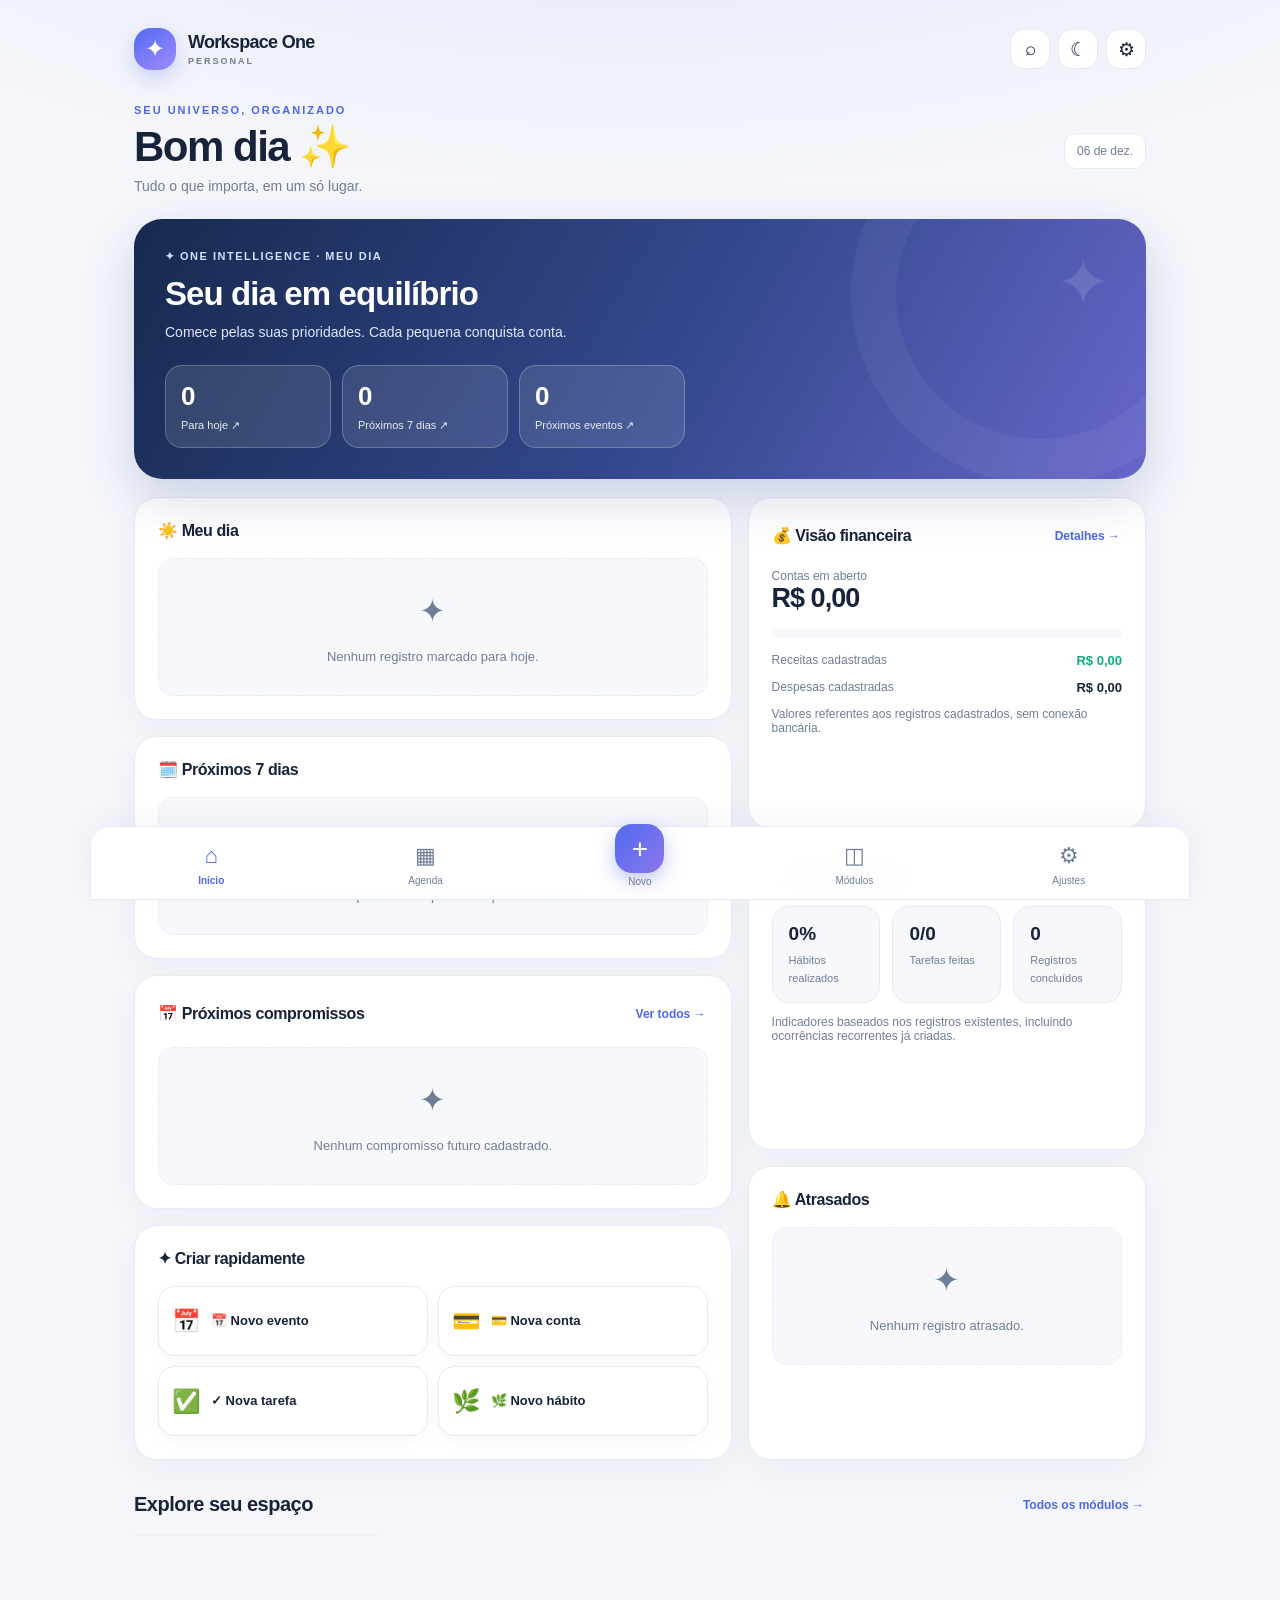
==== index.html @ 3ab1e0fe "Add files via upload" ====
<!doctype html><html lang="pt-BR"><head><meta charset="utf-8"><meta name="viewport" content="width=device-width,initial-scale=1,viewport-fit=cover"><meta name="theme-color" content="#101a30"><meta name="apple-mobile-web-app-capable" content="yes"><meta name="apple-mobile-web-app-status-bar-style" content="default"><meta name="apple-mobile-web-app-title" content="One Personal"><meta name="description" content="Seu universo pessoal em equilíbrio. Agenda, finanças, hábitos e muito mais."><link rel="manifest" href="manifest.webmanifest"><link rel="icon" href="icon.svg" type="image/svg+xml"><title>Workspace One · Personal</title><style>
:root{font-family:Inter,-apple-system,BlinkMacSystemFont,"Segoe UI",sans-serif;color-scheme:light;--bg:#f5f7fc;--surface:#fff;--surface2:#f0f3f9;--text:#17233a;--muted:#8190a5;--border:#e8edf5;--primary:#4d67e8;--primary2:#7b6df0;--green:#0eaa83;--red:#e76072;--shadow:0 12px 40px rgba(35,53,96,.055)}body.dark{color-scheme:dark;--bg:#0d1424;--surface:#172237;--surface2:#202d45;--text:#f4f6fc;--muted:#9caac0;--border:#2c3b55;--primary:#8494ff;--primary2:#ad95ff;--green:#4dd7b0;--red:#ff8795;--shadow:0 12px 40px rgba(0,0,0,.15)}*{box-sizing:border-box}body{margin:0;background:var(--bg);color:var(--text)}button,input,select,textarea{font:inherit}button{cursor:pointer}button:focus-visible,input:focus-visible,select:focus-visible,textarea:focus-visible{outline:3px solid var(--primary);outline-offset:2px}button{border:0}.app{max-width:1100px;margin:auto;min-height:100dvh;padding:28px 24px 116px}.top{display:flex;align-items:center;justify-content:space-between;gap:12px;margin-bottom:28px}.brand{display:flex;align-items:center;gap:12px}.brand-mark{height:42px;width:42px;border-radius:15px;background:linear-gradient(145deg,#4f6bef,#a18bff);display:grid;place-items:center;color:white;font-size:24px;box-shadow:0 7px 20px #596be940}.brand strong{font-size:17px;letter-spacing:-.7px}.brand small{display:block;letter-spacing:2px;font-size:9px;color:var(--muted);font-weight:800;margin-top:3px}.top-actions{display:flex;gap:8px}.icon-btn{height:40px;width:40px;border-radius:14px;background:var(--surface);color:var(--text);border:1px solid var(--border);font-size:19px}.heading{display:flex;align-items:end;justify-content:space-between;gap:12px;margin-bottom:20px}.eyebrow{font-size:11px;font-weight:800;color:var(--primary);letter-spacing:2px;text-transform:uppercase}.heading h1{font-size:clamp(29px,4vw,42px);letter-spacing:-1.7px;margin:7px 0 6px;line-height:1.12}.sub{font-size:14px;color:var(--muted);margin:0;line-height:1.5}.date-chip{font-size:12px;color:var(--muted);background:var(--surface);border:1px solid var(--border);padding:10px 12px;border-radius:12px;white-space:nowrap}.hero{background:linear-gradient(125deg,#182c58,#374a9c 70%,#6c68d2);color:#fff;border-radius:25px;padding:27px;position:relative;overflow:hidden;box-shadow:0 16px 40px #304ab027}.hero:before{content:"";position:absolute;right:-70px;top:-100px;width:290px;height:290px;border-radius:50%;border:55px solid #ffffff0c}.hero:after{content:"✦";position:absolute;right:36px;top:26px;font-size:65px;color:#ffffff20}.hero .tag{font-size:11px;font-weight:800;letter-spacing:1.5px;color:#d4dfff}.hero h2{font-size:28px;letter-spacing:-.9px;margin:12px 0 8px}.hero p{max-width:550px;color:#e0e7ff;font-size:14px;line-height:1.6;margin:0 0 21px}.hero-stats{display:grid;grid-template-columns:repeat(3,1fr);gap:9px;max-width:480px}.hero-stat{padding:13px;background:#ffffff19;border:1px solid #ffffff20;border-radius:15px}.hero-stat b{display:block;font-size:24px}.hero-stat span{font-size:11px;color:#d8e0fa}.dashboard{display:grid;grid-template-columns:1.5fr 1fr;gap:18px;margin-top:20px}.stack{display:grid;gap:18px}.card{background:var(--surface);border:1px solid var(--border);border-radius:22px;padding:21px;box-shadow:var(--shadow);min-width:0}.card-head{display:flex;justify-content:space-between;align-items:center;gap:10px;margin-bottom:16px}.card h3{font-size:16px;letter-spacing:-.4px;margin:0}.link{background:none;color:var(--primary);font-size:12px;font-weight:800}.row{display:flex;align-items:center;gap:12px}.row.between{justify-content:space-between}.list{display:grid;gap:10px}.item{display:flex;align-items:center;gap:12px;padding:11px;background:var(--surface2);border-radius:14px;min-width:0}.item-icon{height:39px;width:39px;display:grid;place-items:center;background:var(--surface);border-radius:12px;flex:none;font-size:18px}.item-body{flex:1;min-width:0}.item-title{font-size:13px;font-weight:750;white-space:nowrap;overflow:hidden;text-overflow:ellipsis}.item-meta{font-size:11px;color:var(--muted);margin-top:4px}.item.done .item-title{text-decoration:line-through;opacity:.55}.mini-action{background:var(--surface);border:1px solid var(--border);border-radius:9px;padding:7px 9px;color:var(--muted);font-size:12px}.empty{text-align:center;padding:27px 15px;color:var(--muted);font-size:13px;line-height:1.6}.empty .symbol{display:block;font-size:32px;margin-bottom:10px}.quick-grid{display:grid;grid-template-columns:repeat(2,1fr);gap:10px}.quick{display:flex;align-items:center;gap:10px;text-align:left;background:var(--surface2);padding:15px 12px;border-radius:14px;color:var(--text);font-size:13px;font-weight:750}.quick span:first-child{font-size:23px}.finance-n{font-size:27px;font-weight:850;letter-spacing:-1px}.progress{height:9px;border-radius:20px;background:var(--surface2);overflow:hidden}.progress>div{height:100%;border-radius:20px;background:linear-gradient(90deg,var(--primary),var(--primary2))}.muted{color:var(--muted);font-size:12px}.section{margin-top:24px}.section-head{display:flex;align-items:center;justify-content:space-between;margin-bottom:14px}.section-head h2{margin:0;font-size:18px;letter-spacing:-.5px}.modules{display:grid;grid-template-columns:repeat(4,1fr);gap:12px}.module{background:var(--surface);border:1px solid var(--border);border-radius:19px;padding:19px 14px;text-align:left;color:var(--text);box-shadow:var(--shadow);transition:transform .15s}.module:active,.quick:active{transform:scale(.98)}.module .emoji{font-size:25px;display:block;margin-bottom:14px}.module b{font-size:13px}.module small{display:block;color:var(--muted);font-size:11px;margin-top:6px}.bottom{position:fixed;bottom:0;left:0;right:0;z-index:10;background:color-mix(in srgb,var(--surface) 94%,transparent);backdrop-filter:blur(15px);border-top:1px solid var(--border);padding:10px max(15px,env(safe-area-inset-left)) calc(9px + env(safe-area-inset-bottom));display:flex;justify-content:space-around;gap:4px;max-width:1100px;margin:auto}.nav{display:grid;place-items:center;gap:3px;min-width:56px;background:none;color:var(--muted);font-size:10px;padding:3px}.nav .glyph{font-size:21px}.nav.active{color:var(--primary);font-weight:800}.nav.add .glyph{background:linear-gradient(130deg,#506bed,#8c76ed);color:white;width:45px;height:45px;border-radius:15px;display:grid;place-items:center;font-size:28px;box-shadow:0 6px 18px #5869e74a;margin-top:-18px}.primary{background:linear-gradient(125deg,#5269ed,#8172e9);color:white;border-radius:13px;padding:12px 17px;font-size:13px;font-weight:800}.secondary{background:var(--surface2);color:var(--text);border:1px solid var(--border);border-radius:13px;padding:12px 15px;font-size:13px;font-weight:700}.danger{color:var(--red)}.toolbar{display:flex;gap:8px;flex-wrap:wrap;margin:16px 0}.pill{background:var(--surface);color:var(--muted);border:1px solid var(--border);padding:9px 13px;border-radius:30px;font-size:12px}.pill.selected{background:var(--primary);border-color:var(--primary);color:white}.calendar{display:grid;grid-template-columns:repeat(7,1fr);gap:5px}.cal-day{min-height:58px;border-radius:11px;background:var(--surface2);color:var(--text);padding:7px 3px;font-size:12px}.cal-day.today{outline:2px solid var(--primary)}.cal-day.selected{background:var(--primary);color:white}.cal-day .dot{display:block;width:5px;height:5px;border-radius:50%;background:#eea44f;margin:7px auto 0}.cal-label{text-align:center;color:var(--muted);font-size:11px;padding:7px}.fields{display:grid;grid-template-columns:1fr 1fr;gap:13px}.field{display:grid;gap:7px}.field[hidden]{display:none!important}.field.full{grid-column:1/-1}.field label{font-size:12px;font-weight:750}.field input,.field select,.field textarea{width:100%;border:1px solid var(--border);background:var(--surface2);color:var(--text);border-radius:12px;padding:13px;font-size:16px;min-width:0}.field textarea{min-height:90px;resize:vertical}.overlay{position:fixed;inset:0;background:#050a19a8;z-index:30;display:grid;place-items:center;padding:15px}.modal{background:var(--surface);color:var(--text);width:min(530px,100%);max-height:90dvh;overflow:auto;border-radius:24px;padding:23px}.modal-head{display:flex;align-items:center;justify-content:space-between;margin-bottom:18px}.modal h2{margin:0;font-size:21px}.hidden{display:none!important}.toast{position:fixed;z-index:40;bottom:98px;left:50%;transform:translateX(-50%);padding:12px 18px;background:#1b2b4a;color:white;border-radius:14px;font-size:13px;box-shadow:0 8px 30px #0003;max-width:90%;text-align:center}.search{width:100%;padding:13px 15px;background:var(--surface);border:1px solid var(--border);color:var(--text);border-radius:14px}.settings-row{display:flex;justify-content:space-between;align-items:center;gap:10px;padding:14px 0;border-bottom:1px solid var(--border)}.settings-row:last-child{border:0}.insight{padding:15px;border-radius:15px;background:var(--surface2);font-size:13px;line-height:1.65}.metric-grid{display:grid;grid-template-columns:repeat(3,1fr);gap:12px}.metric{padding:16px;background:var(--surface2);border-radius:15px}.metric b{font-size:19px;display:block;margin-bottom:5px}.metric small{font-size:11px;color:var(--muted)}.check{width:19px;height:19px;accent-color:var(--primary)}.chart{display:flex;align-items:end;gap:8px;height:115px;padding:8px 0}.bar{flex:1;border-radius:7px 7px 3px 3px;background:linear-gradient(var(--primary2),var(--primary));min-height:3px}.bar-wrap{flex:1;display:flex;flex-direction:column;align-items:center;justify-content:end;height:100%;gap:5px}.bar-wrap .bar{width:100%}.bar-wrap small{font-size:9px;color:var(--muted)}@media(max-width:700px){.app{padding:20px 16px 112px}.top{margin-bottom:23px}.date-chip{display:none}.dashboard{grid-template-columns:1fr}.modules{grid-template-columns:repeat(2,1fr)}.hero{padding:22px}.hero h2{font-size:24px}.card{padding:18px}.metric-grid{gap:7px}.metric{padding:12px}.metric b{font-size:15px}.fields{gap:10px}}@media(min-width:701px){.bottom{border:1px solid var(--border);border-radius:20px 20px 0 0}.modules{grid-template-columns:repeat(4,1fr)}}

/* Evita zoom automático ao focar formulários no Safari do iPhone. */
@media (max-width: 767px){input,select,textarea,.field input,.field select,.field textarea,.search{font-size:16px!important}}
.shop-checklist{display:grid;gap:6px;margin-top:9px}.shop-item{display:flex;align-items:center;gap:8px;width:100%;text-align:left;border:1px solid var(--border);background:var(--surface);color:var(--text);border-radius:9px;padding:8px 10px;font-size:13px}.shop-item.checked{text-decoration:line-through;opacity:.6}.shop-item span{font-size:18px;color:var(--green)}

/* Workspace One Personal 2.4 — refinamento visual responsivo */
:root{--bg:#f4f6fb;--surface:#fff;--surface2:#f6f8fc;--border:#e5eaf3;--muted:#6f7e96;--shadow:0 10px 32px rgba(31,49,92,.045)}
body.dark{--bg:#0c1322;--surface:#172236;--surface2:#1d2b43;--border:#2d3a51;--muted:#a8b4c7;--shadow:0 14px 38px rgba(0,0,0,.13)}
body{background:radial-gradient(ellipse 80% 450px at 50% -260px,rgba(92,116,237,.13),transparent),var(--bg);-webkit-font-smoothing:antialiased}
.app{max-width:1060px}.top{margin-bottom:34px}.brand-mark{border-radius:17px;box-shadow:0 8px 20px rgba(83,103,234,.25)}.brand strong{font-size:18px}.top-actions .icon-btn{border-radius:13px}
.heading{align-items:center;margin-bottom:22px}.heading h1{font-weight:850;letter-spacing:-1.5px}.sub{max-width:620px;color:var(--muted)}
.hero{background:linear-gradient(120deg,#17294f 0%,#34498e 55%,#6866ca 100%);border-radius:28px;padding:31px;box-shadow:0 20px 50px rgba(42,64,146,.20)}
.hero:before{right:-85px;top:-115px;border-width:45px}.hero h2{font-size:clamp(25px,3vw,33px);line-height:1.16}.hero p{font-size:14px}.hero-stats{max-width:520px;gap:11px}.hero-stat{background:rgba(255,255,255,.11);border:1px solid rgba(255,255,255,.17);border-radius:17px;padding:15px}.hero-stat b{font-size:26px;font-variant-numeric:tabular-nums}.hero-stat span{font-size:11px}
.dashboard{gap:16px;margin-top:18px}.stack{gap:16px}.card{border-radius:23px;padding:23px;box-shadow:var(--shadow)}.card h3{font-size:16px;font-weight:800}.card-head{margin-bottom:18px}.link{font-size:12px;padding:8px 2px}
.item{padding:13px 12px;border:1px solid transparent;border-radius:15px;transition:background .18s}.item:hover{border-color:var(--border)}.item-icon{width:43px;height:43px;border-radius:14px}.item-title{font-size:13px}.item-meta{font-size:11px;line-height:1.5}.mini-action{color:var(--text);font-weight:700;border-radius:11px;padding:9px 11px;min-height:36px}
.quick-grid{gap:10px}.quick{border:1px solid var(--border);background:var(--surface);border-radius:16px;padding:16px 13px;min-height:70px;box-shadow:0 5px 16px rgba(40,54,96,.035);line-height:1.4}.quick:hover,.module:hover{border-color:color-mix(in srgb,var(--primary) 40%,var(--border));background:color-mix(in srgb,var(--surface) 95%,var(--primary))}
.section{margin-top:30px}.section-head h2{font-size:20px}.modules{gap:13px}.module{position:relative;border-radius:20px;padding:20px 17px;min-height:124px;transition:transform .16s,box-shadow .16s,border-color .16s}.module .emoji{font-size:28px;margin-bottom:16px}.module b{font-size:14px;letter-spacing:-.2px}.module small{font-size:11px;line-height:1.45}.module:active{transform:scale(.97)}
.primary{border-radius:14px;padding:14px 19px;min-height:45px;box-shadow:0 7px 17px rgba(84,103,233,.17)}.secondary{border-radius:14px;min-height:45px}.pill{min-height:37px;font-weight:650}.pill.selected{box-shadow:0 4px 12px rgba(80,103,229,.16)}
.bottom{box-shadow:0 -8px 28px rgba(25,43,86,.045);padding-top:12px}.nav{min-height:48px;font-size:10px}.nav .glyph{font-size:22px}.nav.add .glyph{width:49px;height:49px;border-radius:17px;box-shadow:0 7px 19px rgba(78,98,224,.35)}
.overlay{padding:12px;backdrop-filter:blur(6px)}.modal{border-radius:25px;padding:26px;box-shadow:0 24px 80px rgba(4,11,34,.3)}.modal h2{font-size:22px;letter-spacing:-.5px}.modal-head{padding-bottom:13px;border-bottom:1px solid var(--border)}.field{gap:8px}.field label{font-size:12px;color:var(--text);font-weight:800}.field input,.field select,.field textarea{border-radius:14px;background:var(--surface2);padding:14px 13px;min-height:49px;transition:border-color .15s,box-shadow .15s}.field input:focus,.field select:focus,.field textarea:focus{outline:0;border-color:var(--primary);box-shadow:0 0 0 3px color-mix(in srgb,var(--primary) 13%,transparent)}.field textarea{min-height:105px}.field input::placeholder,.field textarea::placeholder{color:var(--muted);opacity:.85}
.shop-item{border-radius:12px;min-height:43px;padding:11px 13px}.shop-item:active{background:var(--surface2)}.empty{background:var(--surface2);border:1px dashed var(--border);border-radius:16px}.insight{border-radius:17px}.metric{border:1px solid var(--border);border-radius:17px}.search{min-height:49px;border-radius:15px;font-size:16px}
@media(max-width:700px){.app{padding:21px 15px calc(116px + env(safe-area-inset-bottom))}.top{margin-bottom:28px}.brand strong{font-size:16px}.brand-mark{width:43px;height:43px}.top-actions{gap:6px}.top-actions .icon-btn{height:38px;width:38px}.heading h1{font-size:30px}.heading{margin-bottom:18px}.hero{padding:23px 20px;border-radius:24px}.hero h2{font-size:25px}.hero p{margin-bottom:18px}.hero-stat{padding:12px 9px;border-radius:14px}.hero-stat b{font-size:23px}.hero-stat span{font-size:10px}.dashboard{gap:14px;margin-top:14px}.stack{gap:14px}.card{padding:18px;border-radius:20px}.modules{grid-template-columns:repeat(2,minmax(0,1fr));gap:10px}.module{min-height:115px;padding:16px 14px;border-radius:18px}.module .emoji{margin-bottom:12px}.module b{font-size:13px}.quick{padding:14px 10px;min-height:68px;font-size:12px}.section{margin-top:25px}.section-head h2{font-size:18px}.modal{width:100%;max-height:calc(100dvh - 20px);padding:21px 17px 22px;border-radius:23px}.fields{gap:12px}.field input,.field select,.field textarea{font-size:16px!important}.bottom{padding-bottom:calc(10px + env(safe-area-inset-bottom))}}
@media(max-width:370px){.brand small{letter-spacing:1.3px}.top-actions .icon-btn{width:35px;height:35px}.hero-stat b{font-size:20px}.hero-stat span{font-size:9px}.fields{grid-template-columns:1fr}.field{grid-column:1/-1}}
@media(prefers-reduced-motion:reduce){*,*:before,*:after{transition:none!important;animation:none!important}}

/* v2.6 — experiência de iPhone e listas dedicadas */
.hero-stats .hero-stat{appearance:none;-webkit-appearance:none;border:1px solid rgba(255,255,255,.23);background:rgba(255,255,255,.11);color:white;text-align:left;cursor:pointer;font:inherit;display:flex;flex-direction:column;align-items:flex-start;justify-content:center;gap:7px;min-width:0;transition:transform .15s,background .15s}
.hero-stats .hero-stat:active{transform:scale(.96);background:rgba(255,255,255,.24)}
.hero-stats .hero-stat:focus-visible{outline:3px solid #fff;outline-offset:3px}
.hero-stats .hero-stat span{color:rgba(255,255,255,.89)}
.market-card{padding:20px!important}.market-top{display:flex;justify-content:space-between;gap:10px;align-items:center;font-size:13px;color:var(--muted)}.market-top strong{color:var(--text)}
.market-items{display:flex;flex-direction:column;gap:8px}.market-line{width:100%;min-height:60px;display:flex;align-items:center;gap:14px;border:1px solid var(--border);border-radius:15px;background:var(--surface2);padding:12px 14px;color:var(--text);font:inherit;font-size:16px;text-align:left;cursor:pointer}
.market-line.checked{opacity:.62}.market-line.checked>span:last-child{text-decoration:line-through}.market-check{width:29px;height:29px;border:2px solid var(--primary);border-radius:9px;display:grid;place-items:center;color:white;flex-shrink:0;font-weight:800}.market-line.checked .market-check{background:var(--primary)}
.market-add{display:flex;gap:8px;margin-top:17px}.market-add input{min-width:0;flex:1;border:1px solid var(--border);border-radius:13px;background:var(--surface2);padding:12px;font-size:16px;color:var(--text)}.market-add button{padding:11px 14px}.market-finish{width:100%;margin-top:24px;min-height:55px;font-size:16px}.market-help{font-size:12px;line-height:1.6;text-align:center;margin:12px 0 0}
.market-entry{display:flex;align-items:center;gap:12px;width:100%;padding:14px 8px;border:0;border-bottom:1px solid var(--border);background:transparent;color:var(--text);font:inherit;text-align:left;cursor:pointer}.market-entry-icon{width:46px;height:46px;display:grid;place-items:center;background:var(--surface2);border-radius:14px;font-size:24px}.market-entry-text{display:flex;flex:1;flex-direction:column;gap:4px;min-width:0}.market-entry-text strong{font-size:15px}.market-entry-text small{color:var(--muted);font-size:12px}
@media(max-width:700px){.app{padding-left:16px;padding-right:16px}.hero{padding:22px 17px}.hero-stats{gap:8px}.hero-stats .hero-stat{padding:13px 9px;min-height:103px}.hero-stats .hero-stat span{font-size:11px;line-height:1.4}.market-card{padding:16px!important}.market-add{flex-wrap:wrap}.market-add button{min-height:48px}}
</style></head><body><div id="app" class="app"></div><nav id="nav" class="bottom" aria-label="Navegação principal"></nav><div id="modal-root"></div><div id="toast" class="toast hidden" role="status"></div><script src="app.js?v=26" defer></script></body></html>
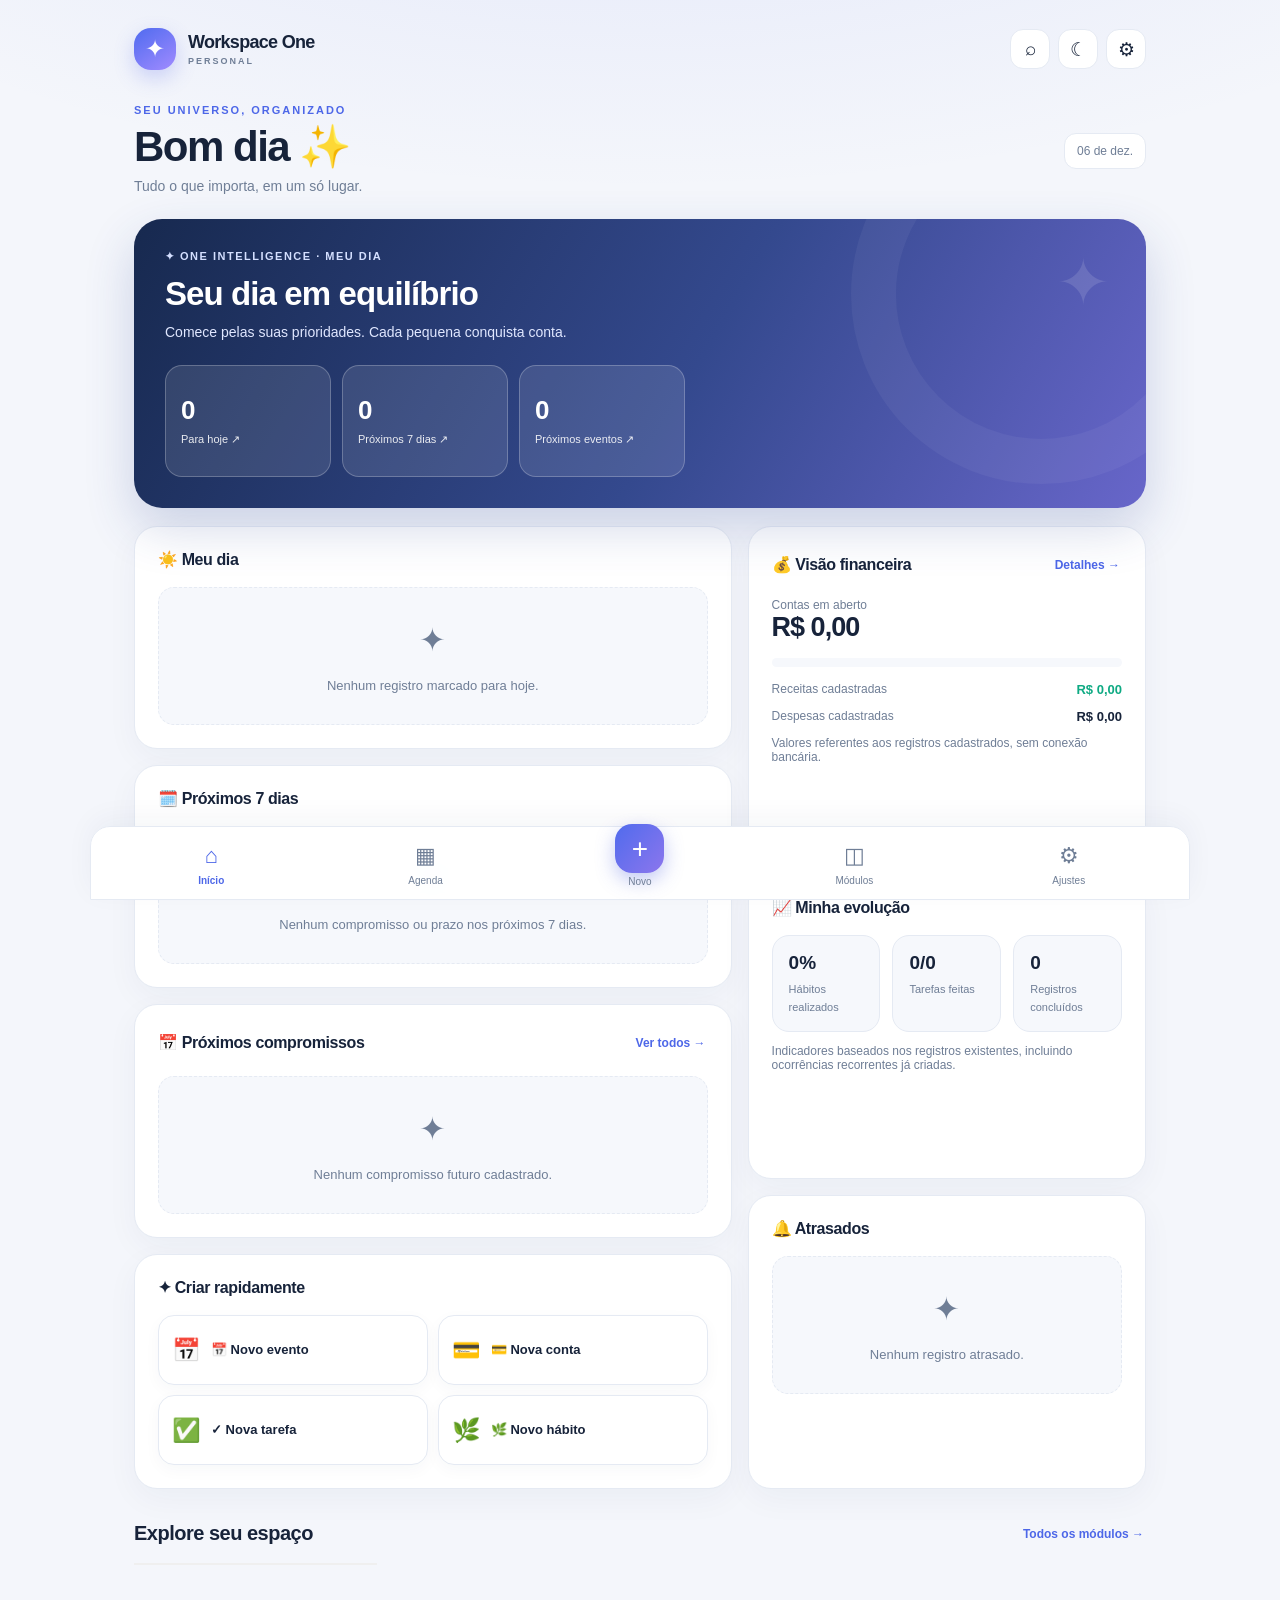
==== commit e90d3e77: "Versão 6" ====
--- a/index.html
+++ b/index.html
@@ -36,4 +36,8 @@
 .market-add{display:flex;gap:8px;margin-top:17px}.market-add input{min-width:0;flex:1;border:1px solid var(--border);border-radius:13px;background:var(--surface2);padding:12px;font-size:16px;color:var(--text)}.market-add button{padding:11px 14px}.market-finish{width:100%;margin-top:24px;min-height:55px;font-size:16px}.market-help{font-size:12px;line-height:1.6;text-align:center;margin:12px 0 0}
 .market-entry{display:flex;align-items:center;gap:12px;width:100%;padding:14px 8px;border:0;border-bottom:1px solid var(--border);background:transparent;color:var(--text);font:inherit;text-align:left;cursor:pointer}.market-entry-icon{width:46px;height:46px;display:grid;place-items:center;background:var(--surface2);border-radius:14px;font-size:24px}.market-entry-text{display:flex;flex:1;flex-direction:column;gap:4px;min-width:0}.market-entry-text strong{font-size:15px}.market-entry-text small{color:var(--muted);font-size:12px}
 @media(max-width:700px){.app{padding-left:16px;padding-right:16px}.hero{padding:22px 17px}.hero-stats{gap:8px}.hero-stats .hero-stat{padding:13px 9px;min-height:103px}.hero-stats .hero-stat span{font-size:11px;line-height:1.4}.market-card{padding:16px!important}.market-add{flex-wrap:wrap}.market-add button{min-height:48px}}
-</style></head><body><div id="app" class="app"></div><nav id="nav" class="bottom" aria-label="Navegação principal"></nav><div id="modal-root"></div><div id="toast" class="toast hidden" role="status"></div><script src="app.js?v=26" defer></script></body></html>
+
+/* v2.7 — controles de toque e mercado com quantidade */
+.hero{isolation:isolate}.hero:before,.hero:after{pointer-events:none!important}.hero-stats{position:relative;z-index:3}.hero-stats button.hero-stat{position:relative;z-index:4;touch-action:manipulation;pointer-events:auto!important;min-height:112px}.hero-stats button.hero-stat span{pointer-events:none}.hero-stats button.hero-stat:active{filter:brightness(1.3)}
+.market-product{display:flex;align-items:center;gap:8px;background:var(--surface2);border-radius:15px;padding:11px 9px;min-height:70px}.market-product.checked{opacity:.65}.market-product.checked strong{text-decoration:line-through}.market-check-btn{border:0;background:none;padding:7px;flex:none}.market-product-main{min-width:0;flex:1;display:flex;flex-direction:column;gap:4px}.market-product-main strong{font-size:14px;overflow-wrap:anywhere}.market-product-main small{font-size:12px;color:var(--muted)}.qty-button{height:34px;width:34px;flex:none;border:1px solid var(--border);background:var(--surface);border-radius:11px;font-size:20px;color:var(--text)}.qty-number{font-size:13px;min-width:17px;text-align:center;font-weight:800}.market-edit{background:transparent;border:0;color:var(--primary);font-size:18px;padding:7px}.market-add-advanced{display:flex;flex-direction:column;gap:10px}.market-label{font-size:13px;font-weight:800}.market-add-details{display:grid;grid-template-columns:1fr 1fr 1.25fr;gap:8px}.market-add-details label{font-size:11px;color:var(--muted);display:flex;flex-direction:column;gap:6px}.market-add-details input,.market-add-details select{width:100%;min-width:0;min-height:47px;padding:9px 7px;border:1px solid var(--border);border-radius:11px;background:var(--surface2);color:var(--text);font-size:16px}.market-add-advanced>button{width:100%;min-height:49px}.market-total{margin-top:15px;padding:14px 0;border-top:1px solid var(--border);display:flex;justify-content:space-between;gap:10px;font-size:13px}.market-total strong{font-size:16px}@media(max-width:390px){.market-product{gap:4px}.qty-button{width:30px}.market-edit{padding:4px}}
+</style></head><body><div id="app" class="app"></div><nav id="nav" class="bottom" aria-label="Navegação principal"></nav><div id="modal-root"></div><div id="toast" class="toast hidden" role="status"></div><script src="app.js?v=27" defer></script></body></html>
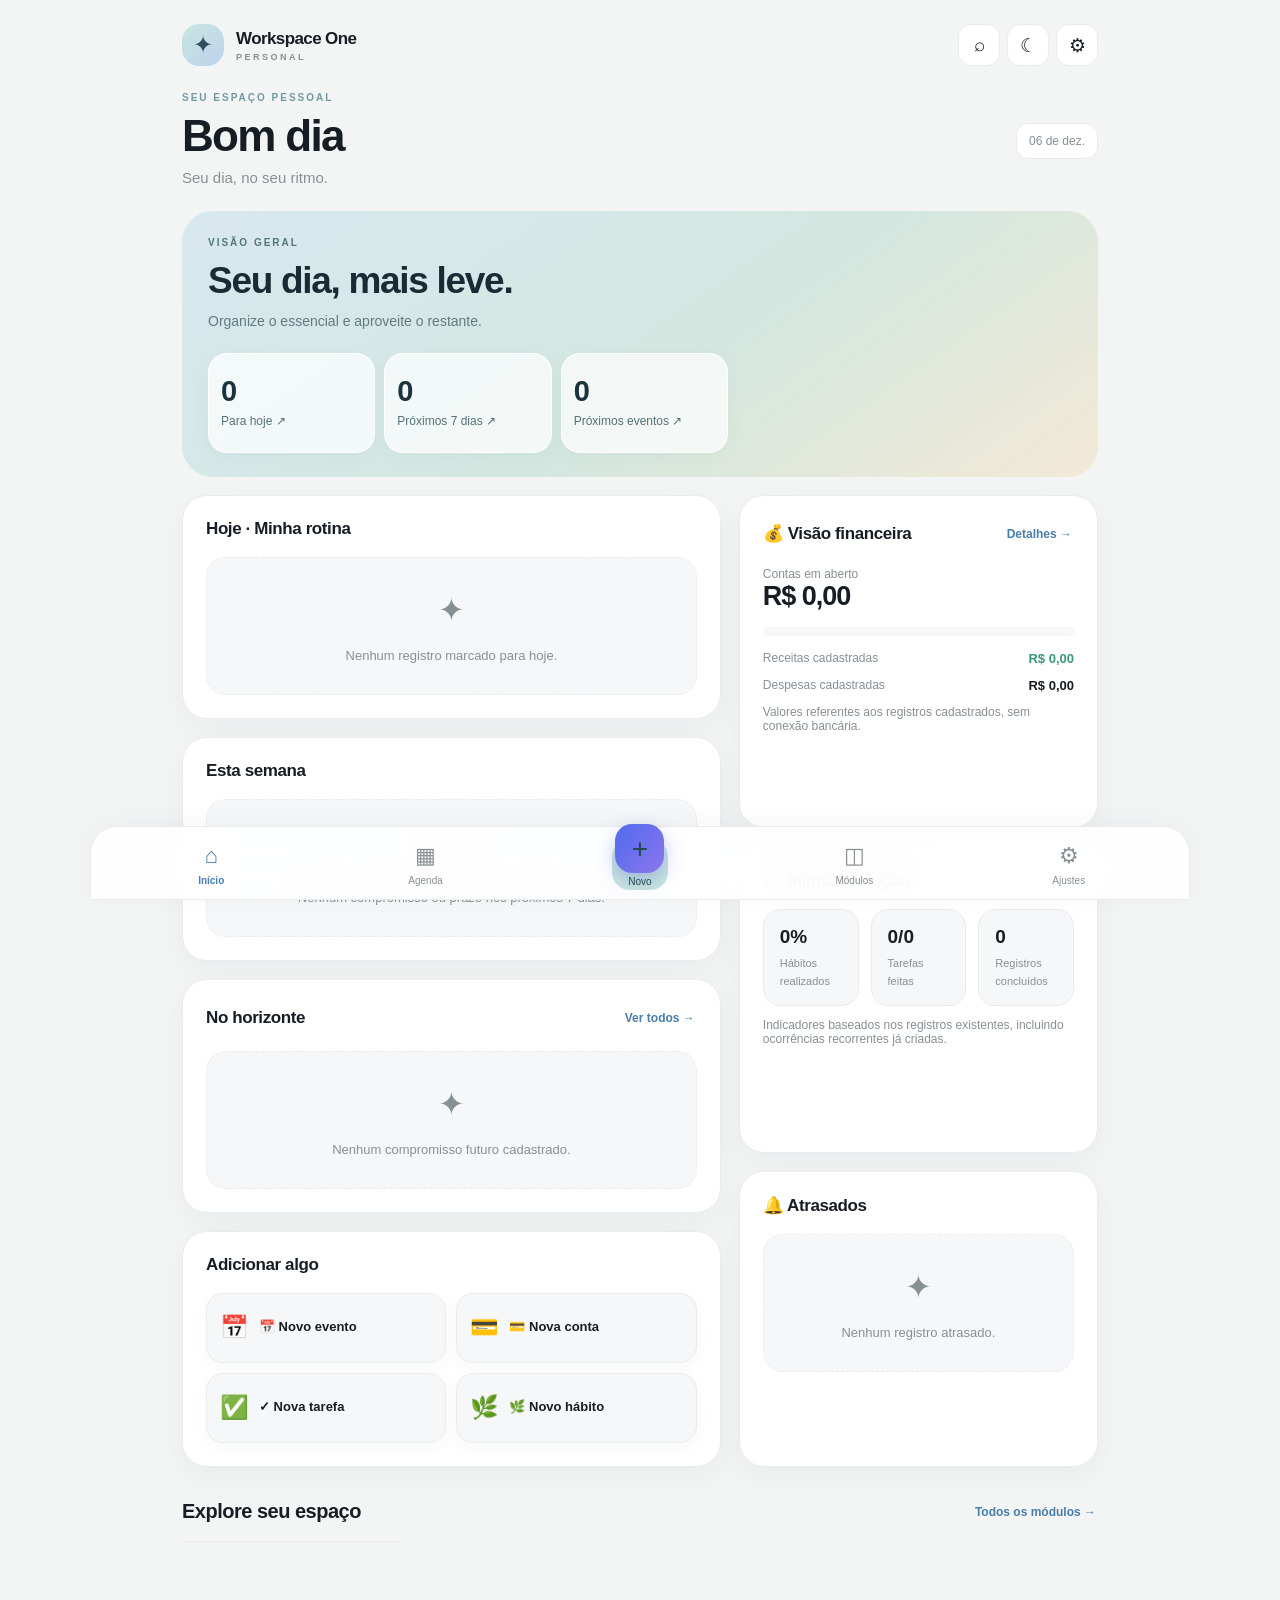
==== commit 3a1bd958: "Versão 7" ====
--- a/index.html
+++ b/index.html
@@ -1,4 +1,4 @@
-<!doctype html><html lang="pt-BR"><head><meta charset="utf-8"><meta name="viewport" content="width=device-width,initial-scale=1,viewport-fit=cover"><meta name="theme-color" content="#101a30"><meta name="apple-mobile-web-app-capable" content="yes"><meta name="apple-mobile-web-app-status-bar-style" content="default"><meta name="apple-mobile-web-app-title" content="One Personal"><meta name="description" content="Seu universo pessoal em equilíbrio. Agenda, finanças, hábitos e muito mais."><link rel="manifest" href="manifest.webmanifest"><link rel="icon" href="icon.svg" type="image/svg+xml"><title>Workspace One · Personal</title><style>
+<!doctype html><html lang="pt-BR"><head><meta charset="utf-8"><meta name="viewport" content="width=device-width,initial-scale=1,viewport-fit=cover"><meta name="theme-color" content="#f3f5f5"><meta name="apple-mobile-web-app-capable" content="yes"><meta name="apple-mobile-web-app-status-bar-style" content="default"><meta name="apple-mobile-web-app-title" content="One Personal"><meta name="description" content="Seu universo pessoal em equilíbrio. Agenda, finanças, hábitos e muito mais."><link rel="manifest" href="manifest.webmanifest"><link rel="icon" href="icon.svg" type="image/svg+xml"><title>Workspace One · Personal</title><style>
 :root{font-family:Inter,-apple-system,BlinkMacSystemFont,"Segoe UI",sans-serif;color-scheme:light;--bg:#f5f7fc;--surface:#fff;--surface2:#f0f3f9;--text:#17233a;--muted:#8190a5;--border:#e8edf5;--primary:#4d67e8;--primary2:#7b6df0;--green:#0eaa83;--red:#e76072;--shadow:0 12px 40px rgba(35,53,96,.055)}body.dark{color-scheme:dark;--bg:#0d1424;--surface:#172237;--surface2:#202d45;--text:#f4f6fc;--muted:#9caac0;--border:#2c3b55;--primary:#8494ff;--primary2:#ad95ff;--green:#4dd7b0;--red:#ff8795;--shadow:0 12px 40px rgba(0,0,0,.15)}*{box-sizing:border-box}body{margin:0;background:var(--bg);color:var(--text)}button,input,select,textarea{font:inherit}button{cursor:pointer}button:focus-visible,input:focus-visible,select:focus-visible,textarea:focus-visible{outline:3px solid var(--primary);outline-offset:2px}button{border:0}.app{max-width:1100px;margin:auto;min-height:100dvh;padding:28px 24px 116px}.top{display:flex;align-items:center;justify-content:space-between;gap:12px;margin-bottom:28px}.brand{display:flex;align-items:center;gap:12px}.brand-mark{height:42px;width:42px;border-radius:15px;background:linear-gradient(145deg,#4f6bef,#a18bff);display:grid;place-items:center;color:white;font-size:24px;box-shadow:0 7px 20px #596be940}.brand strong{font-size:17px;letter-spacing:-.7px}.brand small{display:block;letter-spacing:2px;font-size:9px;color:var(--muted);font-weight:800;margin-top:3px}.top-actions{display:flex;gap:8px}.icon-btn{height:40px;width:40px;border-radius:14px;background:var(--surface);color:var(--text);border:1px solid var(--border);font-size:19px}.heading{display:flex;align-items:end;justify-content:space-between;gap:12px;margin-bottom:20px}.eyebrow{font-size:11px;font-weight:800;color:var(--primary);letter-spacing:2px;text-transform:uppercase}.heading h1{font-size:clamp(29px,4vw,42px);letter-spacing:-1.7px;margin:7px 0 6px;line-height:1.12}.sub{font-size:14px;color:var(--muted);margin:0;line-height:1.5}.date-chip{font-size:12px;color:var(--muted);background:var(--surface);border:1px solid var(--border);padding:10px 12px;border-radius:12px;white-space:nowrap}.hero{background:linear-gradient(125deg,#182c58,#374a9c 70%,#6c68d2);color:#fff;border-radius:25px;padding:27px;position:relative;overflow:hidden;box-shadow:0 16px 40px #304ab027}.hero:before{content:"";position:absolute;right:-70px;top:-100px;width:290px;height:290px;border-radius:50%;border:55px solid #ffffff0c}.hero:after{content:"✦";position:absolute;right:36px;top:26px;font-size:65px;color:#ffffff20}.hero .tag{font-size:11px;font-weight:800;letter-spacing:1.5px;color:#d4dfff}.hero h2{font-size:28px;letter-spacing:-.9px;margin:12px 0 8px}.hero p{max-width:550px;color:#e0e7ff;font-size:14px;line-height:1.6;margin:0 0 21px}.hero-stats{display:grid;grid-template-columns:repeat(3,1fr);gap:9px;max-width:480px}.hero-stat{padding:13px;background:#ffffff19;border:1px solid #ffffff20;border-radius:15px}.hero-stat b{display:block;font-size:24px}.hero-stat span{font-size:11px;color:#d8e0fa}.dashboard{display:grid;grid-template-columns:1.5fr 1fr;gap:18px;margin-top:20px}.stack{display:grid;gap:18px}.card{background:var(--surface);border:1px solid var(--border);border-radius:22px;padding:21px;box-shadow:var(--shadow);min-width:0}.card-head{display:flex;justify-content:space-between;align-items:center;gap:10px;margin-bottom:16px}.card h3{font-size:16px;letter-spacing:-.4px;margin:0}.link{background:none;color:var(--primary);font-size:12px;font-weight:800}.row{display:flex;align-items:center;gap:12px}.row.between{justify-content:space-between}.list{display:grid;gap:10px}.item{display:flex;align-items:center;gap:12px;padding:11px;background:var(--surface2);border-radius:14px;min-width:0}.item-icon{height:39px;width:39px;display:grid;place-items:center;background:var(--surface);border-radius:12px;flex:none;font-size:18px}.item-body{flex:1;min-width:0}.item-title{font-size:13px;font-weight:750;white-space:nowrap;overflow:hidden;text-overflow:ellipsis}.item-meta{font-size:11px;color:var(--muted);margin-top:4px}.item.done .item-title{text-decoration:line-through;opacity:.55}.mini-action{background:var(--surface);border:1px solid var(--border);border-radius:9px;padding:7px 9px;color:var(--muted);font-size:12px}.empty{text-align:center;padding:27px 15px;color:var(--muted);font-size:13px;line-height:1.6}.empty .symbol{display:block;font-size:32px;margin-bottom:10px}.quick-grid{display:grid;grid-template-columns:repeat(2,1fr);gap:10px}.quick{display:flex;align-items:center;gap:10px;text-align:left;background:var(--surface2);padding:15px 12px;border-radius:14px;color:var(--text);font-size:13px;font-weight:750}.quick span:first-child{font-size:23px}.finance-n{font-size:27px;font-weight:850;letter-spacing:-1px}.progress{height:9px;border-radius:20px;background:var(--surface2);overflow:hidden}.progress>div{height:100%;border-radius:20px;background:linear-gradient(90deg,var(--primary),var(--primary2))}.muted{color:var(--muted);font-size:12px}.section{margin-top:24px}.section-head{display:flex;align-items:center;justify-content:space-between;margin-bottom:14px}.section-head h2{margin:0;font-size:18px;letter-spacing:-.5px}.modules{display:grid;grid-template-columns:repeat(4,1fr);gap:12px}.module{background:var(--surface);border:1px solid var(--border);border-radius:19px;padding:19px 14px;text-align:left;color:var(--text);box-shadow:var(--shadow);transition:transform .15s}.module:active,.quick:active{transform:scale(.98)}.module .emoji{font-size:25px;display:block;margin-bottom:14px}.module b{font-size:13px}.module small{display:block;color:var(--muted);font-size:11px;margin-top:6px}.bottom{position:fixed;bottom:0;left:0;right:0;z-index:10;background:color-mix(in srgb,var(--surface) 94%,transparent);backdrop-filter:blur(15px);border-top:1px solid var(--border);padding:10px max(15px,env(safe-area-inset-left)) calc(9px + env(safe-area-inset-bottom));display:flex;justify-content:space-around;gap:4px;max-width:1100px;margin:auto}.nav{display:grid;place-items:center;gap:3px;min-width:56px;background:none;color:var(--muted);font-size:10px;padding:3px}.nav .glyph{font-size:21px}.nav.active{color:var(--primary);font-weight:800}.nav.add .glyph{background:linear-gradient(130deg,#506bed,#8c76ed);color:white;width:45px;height:45px;border-radius:15px;display:grid;place-items:center;font-size:28px;box-shadow:0 6px 18px #5869e74a;margin-top:-18px}.primary{background:linear-gradient(125deg,#5269ed,#8172e9);color:white;border-radius:13px;padding:12px 17px;font-size:13px;font-weight:800}.secondary{background:var(--surface2);color:var(--text);border:1px solid var(--border);border-radius:13px;padding:12px 15px;font-size:13px;font-weight:700}.danger{color:var(--red)}.toolbar{display:flex;gap:8px;flex-wrap:wrap;margin:16px 0}.pill{background:var(--surface);color:var(--muted);border:1px solid var(--border);padding:9px 13px;border-radius:30px;font-size:12px}.pill.selected{background:var(--primary);border-color:var(--primary);color:white}.calendar{display:grid;grid-template-columns:repeat(7,1fr);gap:5px}.cal-day{min-height:58px;border-radius:11px;background:var(--surface2);color:var(--text);padding:7px 3px;font-size:12px}.cal-day.today{outline:2px solid var(--primary)}.cal-day.selected{background:var(--primary);color:white}.cal-day .dot{display:block;width:5px;height:5px;border-radius:50%;background:#eea44f;margin:7px auto 0}.cal-label{text-align:center;color:var(--muted);font-size:11px;padding:7px}.fields{display:grid;grid-template-columns:1fr 1fr;gap:13px}.field{display:grid;gap:7px}.field[hidden]{display:none!important}.field.full{grid-column:1/-1}.field label{font-size:12px;font-weight:750}.field input,.field select,.field textarea{width:100%;border:1px solid var(--border);background:var(--surface2);color:var(--text);border-radius:12px;padding:13px;font-size:16px;min-width:0}.field textarea{min-height:90px;resize:vertical}.overlay{position:fixed;inset:0;background:#050a19a8;z-index:30;display:grid;place-items:center;padding:15px}.modal{background:var(--surface);color:var(--text);width:min(530px,100%);max-height:90dvh;overflow:auto;border-radius:24px;padding:23px}.modal-head{display:flex;align-items:center;justify-content:space-between;margin-bottom:18px}.modal h2{margin:0;font-size:21px}.hidden{display:none!important}.toast{position:fixed;z-index:40;bottom:98px;left:50%;transform:translateX(-50%);padding:12px 18px;background:#1b2b4a;color:white;border-radius:14px;font-size:13px;box-shadow:0 8px 30px #0003;max-width:90%;text-align:center}.search{width:100%;padding:13px 15px;background:var(--surface);border:1px solid var(--border);color:var(--text);border-radius:14px}.settings-row{display:flex;justify-content:space-between;align-items:center;gap:10px;padding:14px 0;border-bottom:1px solid var(--border)}.settings-row:last-child{border:0}.insight{padding:15px;border-radius:15px;background:var(--surface2);font-size:13px;line-height:1.65}.metric-grid{display:grid;grid-template-columns:repeat(3,1fr);gap:12px}.metric{padding:16px;background:var(--surface2);border-radius:15px}.metric b{font-size:19px;display:block;margin-bottom:5px}.metric small{font-size:11px;color:var(--muted)}.check{width:19px;height:19px;accent-color:var(--primary)}.chart{display:flex;align-items:end;gap:8px;height:115px;padding:8px 0}.bar{flex:1;border-radius:7px 7px 3px 3px;background:linear-gradient(var(--primary2),var(--primary));min-height:3px}.bar-wrap{flex:1;display:flex;flex-direction:column;align-items:center;justify-content:end;height:100%;gap:5px}.bar-wrap .bar{width:100%}.bar-wrap small{font-size:9px;color:var(--muted)}@media(max-width:700px){.app{padding:20px 16px 112px}.top{margin-bottom:23px}.date-chip{display:none}.dashboard{grid-template-columns:1fr}.modules{grid-template-columns:repeat(2,1fr)}.hero{padding:22px}.hero h2{font-size:24px}.card{padding:18px}.metric-grid{gap:7px}.metric{padding:12px}.metric b{font-size:15px}.fields{gap:10px}}@media(min-width:701px){.bottom{border:1px solid var(--border);border-radius:20px 20px 0 0}.modules{grid-template-columns:repeat(4,1fr)}}
 
 /* Evita zoom automático ao focar formulários no Safari do iPhone. */
@@ -40,4 +40,14 @@
 /* v2.7 — controles de toque e mercado com quantidade */
 .hero{isolation:isolate}.hero:before,.hero:after{pointer-events:none!important}.hero-stats{position:relative;z-index:3}.hero-stats button.hero-stat{position:relative;z-index:4;touch-action:manipulation;pointer-events:auto!important;min-height:112px}.hero-stats button.hero-stat span{pointer-events:none}.hero-stats button.hero-stat:active{filter:brightness(1.3)}
 .market-product{display:flex;align-items:center;gap:8px;background:var(--surface2);border-radius:15px;padding:11px 9px;min-height:70px}.market-product.checked{opacity:.65}.market-product.checked strong{text-decoration:line-through}.market-check-btn{border:0;background:none;padding:7px;flex:none}.market-product-main{min-width:0;flex:1;display:flex;flex-direction:column;gap:4px}.market-product-main strong{font-size:14px;overflow-wrap:anywhere}.market-product-main small{font-size:12px;color:var(--muted)}.qty-button{height:34px;width:34px;flex:none;border:1px solid var(--border);background:var(--surface);border-radius:11px;font-size:20px;color:var(--text)}.qty-number{font-size:13px;min-width:17px;text-align:center;font-weight:800}.market-edit{background:transparent;border:0;color:var(--primary);font-size:18px;padding:7px}.market-add-advanced{display:flex;flex-direction:column;gap:10px}.market-label{font-size:13px;font-weight:800}.market-add-details{display:grid;grid-template-columns:1fr 1fr 1.25fr;gap:8px}.market-add-details label{font-size:11px;color:var(--muted);display:flex;flex-direction:column;gap:6px}.market-add-details input,.market-add-details select{width:100%;min-width:0;min-height:47px;padding:9px 7px;border:1px solid var(--border);border-radius:11px;background:var(--surface2);color:var(--text);font-size:16px}.market-add-advanced>button{width:100%;min-height:49px}.market-total{margin-top:15px;padding:14px 0;border-top:1px solid var(--border);display:flex;justify-content:space-between;gap:10px;font-size:13px}.market-total strong{font-size:16px}@media(max-width:390px){.market-product{gap:4px}.qty-button{width:30px}.market-edit{padding:4px}}
-</style></head><body><div id="app" class="app"></div><nav id="nav" class="bottom" aria-label="Navegação principal"></nav><div id="modal-root"></div><div id="toast" class="toast hidden" role="status"></div><script src="app.js?v=27" defer></script></body></html>
+
+/* v3: reconstrução visual clean iOS, preservando dados e ações */
+:root{font-family:-apple-system,BlinkMacSystemFont,"SF Pro Display","Segoe UI",sans-serif;--bg:#f3f5f5;--surface:#fff;--surface2:#f6f7f8;--text:#171d24;--muted:#879095;--border:#e9eced;--primary:#477eab;--primary2:#b6d5cf;--green:#3a987a;--red:#d97070;--shadow:0 9px 30px rgba(26,42,51,.045)}
+body.dark{--bg:#121719;--surface:#20282b;--surface2:#293236;--text:#f1f5f4;--muted:#a1b0b0;--border:#354043;--primary:#92bed7;--primary2:#4e7571;--green:#7bd4ae;--shadow:0 9px 30px rgba(0,0,0,.12)}
+body{background:var(--bg);-webkit-tap-highlight-color:transparent}.app{max-width:960px;padding:24px 22px 128px}.top{margin-bottom:26px}.brand-mark{background:linear-gradient(140deg,#c9e6e0,#bcd2ed);box-shadow:none;color:#304c60;border-radius:17px}.brand strong{font-size:17px;letter-spacing:-.6px}.brand small{letter-spacing:2.5px;font-size:9px}.top-actions{gap:7px}.icon-btn{background:var(--surface);border:1px solid var(--border);box-shadow:none;border-radius:50%;width:42px;height:42px}.heading{margin-bottom:22px}.heading .eyebrow{color:#7198a3;letter-spacing:2px;font-size:10px}.heading h1{font-size:clamp(30px,7vw,44px);letter-spacing:-1.7px;line-height:1.13;font-weight:740;margin-top:8px}.heading .sub{font-size:15px;color:var(--muted)}.date-chip{background:var(--surface);border-color:var(--border)}
+.hero{background:linear-gradient(145deg,#d8e8ef 0%,#d3e7e0 56%,#f3e9d6 100%);color:#172a35;border:0;box-shadow:none;border-radius:31px;padding:26px 26px 24px;isolation:isolate;overflow:hidden}.hero:before,.hero:after{opacity:.12;pointer-events:none!important}.hero .tag{color:#54757e;letter-spacing:2px;font-size:10px}.hero h2{font-size:clamp(27px,6vw,37px);line-height:1.1;letter-spacing:-1.3px;margin:13px 0 9px;color:#192b34}.hero p{color:#617b80;font-size:14px;line-height:1.55;margin:0 0 20px}.hero-stats{gap:9px}.hero-stats button.hero-stat{background:rgba(255,255,255,.72);border:1px solid rgba(255,255,255,.95);border-radius:19px;min-height:100px;padding:15px 12px;color:#1b333d;box-shadow:0 4px 18px rgba(55,91,92,.035)}.hero-stats button.hero-stat b{color:#1b333d;font-size:29px;line-height:1}.hero-stats button.hero-stat span{color:#557179;font-size:12px;line-height:1.35}.hero-stats button.hero-stat:active{background:#fff;transform:scale(.96)}
+.card{border:1px solid var(--border);box-shadow:var(--shadow);border-radius:25px;background:var(--surface)}.card-head h3{font-size:17px;letter-spacing:-.4px}.dashboard{gap:18px}.stack{gap:18px}.list{gap:8px}.item{border-radius:17px}.modules{gap:10px}.module{border:1px solid var(--border);border-radius:22px;background:var(--surface);box-shadow:none}.module .emoji{background:var(--surface2);border-radius:16px}.quick{background:var(--surface2);border:1px solid var(--border);border-radius:17px}.empty{background:var(--surface2);border:1px dashed var(--border);border-radius:20px;color:var(--muted)}
+.bottom{background:color-mix(in srgb,var(--surface) 90%,transparent);border:1px solid var(--border);box-shadow:0 -4px 24px rgba(30,50,60,.045);backdrop-filter:blur(20px);-webkit-backdrop-filter:blur(20px);border-radius:27px 27px 0 0}.nav{color:var(--muted)}.nav.active{color:var(--primary)}.nav.add{background:#c9e4dd;color:#204a4d;border-radius:18px;box-shadow:none}.nav.add .glyph{color:#204a4d}.primary{background:#345e67;color:#fff;border-radius:16px}.secondary{border-radius:16px}.modal{background:var(--surface);border-radius:28px 28px 0 0}.field input,.field select,.field textarea{border:1px solid var(--border);border-radius:15px;background:var(--surface2);min-height:48px;font-size:16px;color:var(--text)}.market-product{background:var(--surface2);border:1px solid var(--border);border-radius:19px}.market-check-btn,.qty-button,.market-edit{min-width:40px;min-height:40px;touch-action:manipulation}.market-add-advanced{background:var(--surface);border-radius:18px}.market-entry{min-height:66px}
+button{touch-action:manipulation}button:active{opacity:.78}button:focus-visible{outline:2px solid var(--primary)}
+@media(max-width:700px){.app{padding:22px 16px 120px}.top{margin-bottom:24px}.brand-mark{width:42px;height:42px}.hero{padding:24px 18px;border-radius:28px}.hero-stats{gap:8px}.hero-stats button.hero-stat{padding:13px 9px;min-height:99px}.hero-stats button.hero-stat b{font-size:27px}.hero-stats button.hero-stat span{font-size:11px}.card{border-radius:23px}.heading h1{font-size:33px}.date-chip{display:none}}
+</style></head><body><div id="app" class="app"></div><nav id="nav" class="bottom" aria-label="Navegação principal"></nav><div id="modal-root"></div><div id="toast" class="toast hidden" role="status"></div><script src="app.js?v=30" defer></script></body></html>
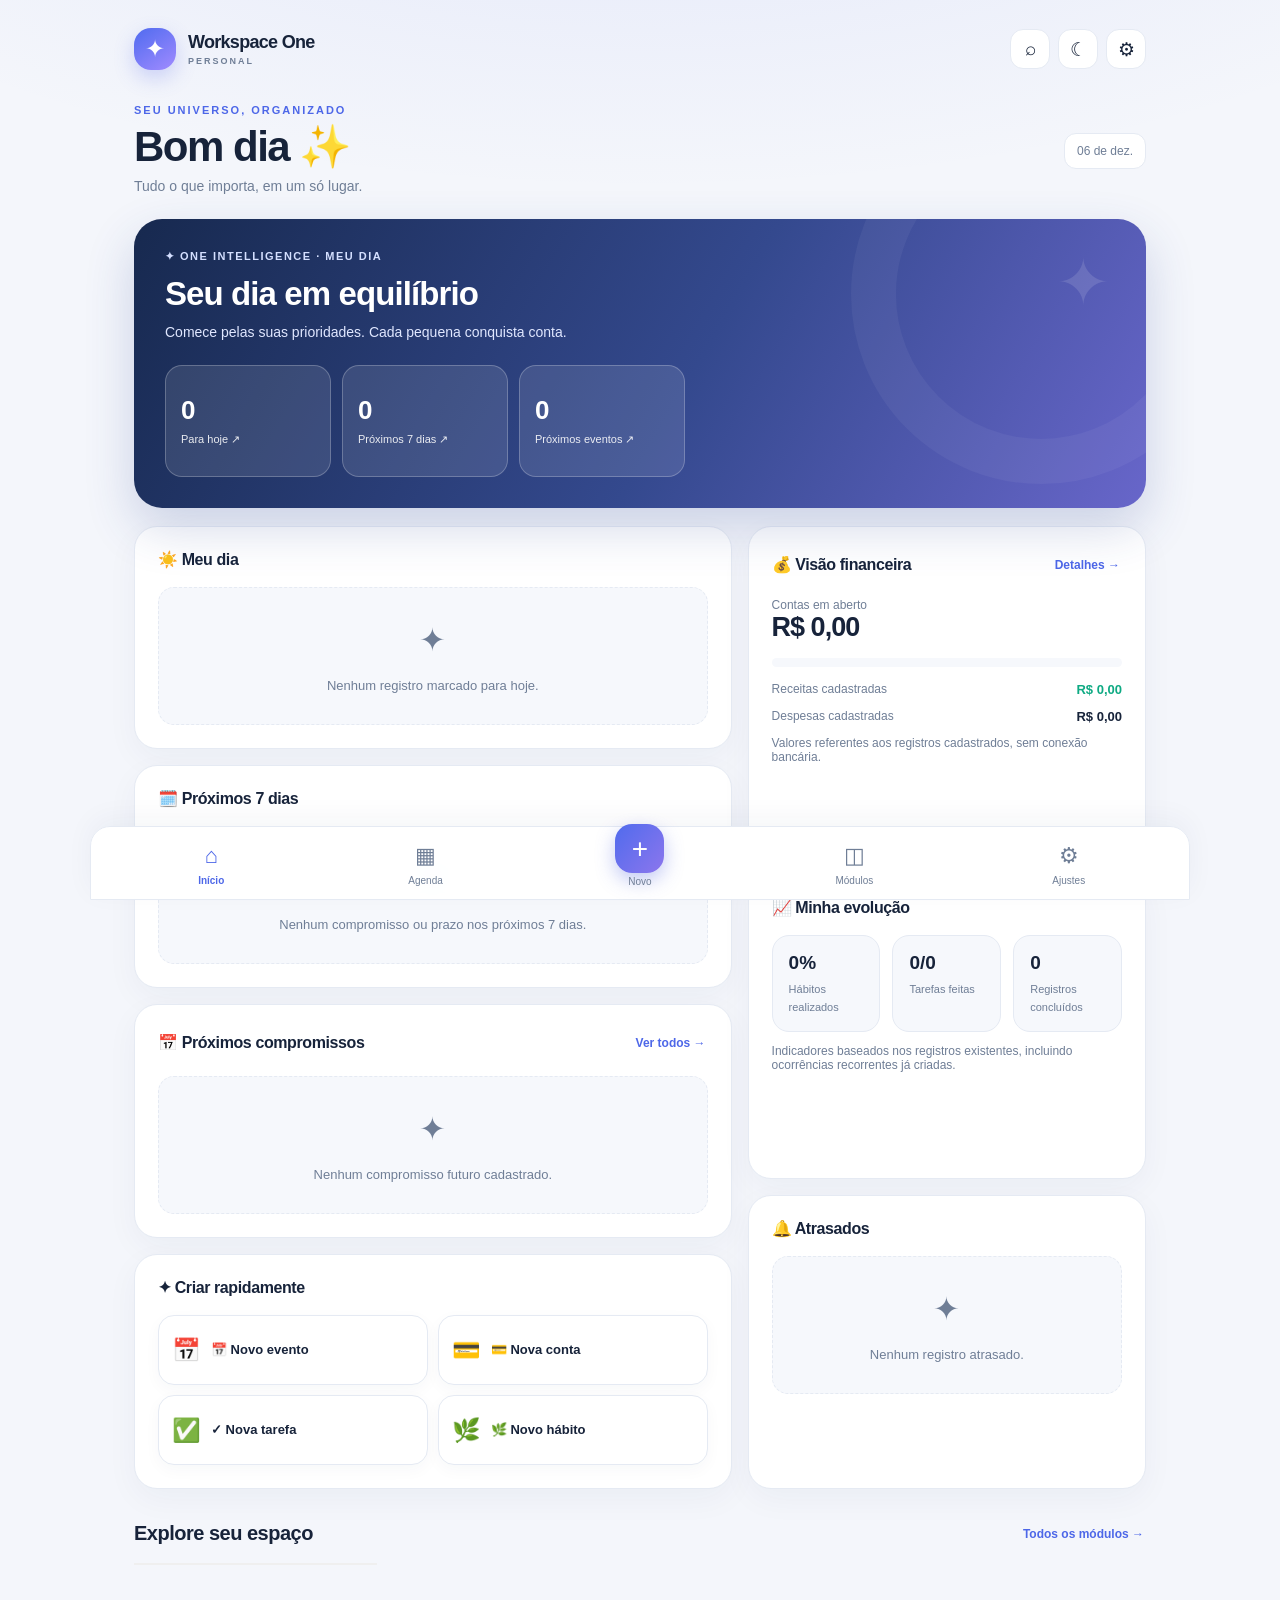
==== commit dac84ab2: "Add files via upload" ====
--- a/index.html
+++ b/index.html
@@ -1,4 +1,4 @@
-<!doctype html><html lang="pt-BR"><head><meta charset="utf-8"><meta name="viewport" content="width=device-width,initial-scale=1,viewport-fit=cover"><meta name="theme-color" content="#f3f5f5"><meta name="apple-mobile-web-app-capable" content="yes"><meta name="apple-mobile-web-app-status-bar-style" content="default"><meta name="apple-mobile-web-app-title" content="One Personal"><meta name="description" content="Seu universo pessoal em equilíbrio. Agenda, finanças, hábitos e muito mais."><link rel="manifest" href="manifest.webmanifest"><link rel="icon" href="icon.svg" type="image/svg+xml"><title>Workspace One · Personal</title><style>
+<!doctype html><html lang="pt-BR"><head><meta charset="utf-8"><meta name="viewport" content="width=device-width,initial-scale=1,viewport-fit=cover"><meta name="theme-color" content="#101a30"><meta name="apple-mobile-web-app-capable" content="yes"><meta name="apple-mobile-web-app-status-bar-style" content="default"><meta name="apple-mobile-web-app-title" content="One Personal"><meta name="description" content="Seu universo pessoal em equilíbrio. Agenda, finanças, hábitos e muito mais."><link rel="manifest" href="manifest.webmanifest"><link rel="icon" href="icon.svg" type="image/svg+xml"><title>Workspace One · Personal</title><style>
 :root{font-family:Inter,-apple-system,BlinkMacSystemFont,"Segoe UI",sans-serif;color-scheme:light;--bg:#f5f7fc;--surface:#fff;--surface2:#f0f3f9;--text:#17233a;--muted:#8190a5;--border:#e8edf5;--primary:#4d67e8;--primary2:#7b6df0;--green:#0eaa83;--red:#e76072;--shadow:0 12px 40px rgba(35,53,96,.055)}body.dark{color-scheme:dark;--bg:#0d1424;--surface:#172237;--surface2:#202d45;--text:#f4f6fc;--muted:#9caac0;--border:#2c3b55;--primary:#8494ff;--primary2:#ad95ff;--green:#4dd7b0;--red:#ff8795;--shadow:0 12px 40px rgba(0,0,0,.15)}*{box-sizing:border-box}body{margin:0;background:var(--bg);color:var(--text)}button,input,select,textarea{font:inherit}button{cursor:pointer}button:focus-visible,input:focus-visible,select:focus-visible,textarea:focus-visible{outline:3px solid var(--primary);outline-offset:2px}button{border:0}.app{max-width:1100px;margin:auto;min-height:100dvh;padding:28px 24px 116px}.top{display:flex;align-items:center;justify-content:space-between;gap:12px;margin-bottom:28px}.brand{display:flex;align-items:center;gap:12px}.brand-mark{height:42px;width:42px;border-radius:15px;background:linear-gradient(145deg,#4f6bef,#a18bff);display:grid;place-items:center;color:white;font-size:24px;box-shadow:0 7px 20px #596be940}.brand strong{font-size:17px;letter-spacing:-.7px}.brand small{display:block;letter-spacing:2px;font-size:9px;color:var(--muted);font-weight:800;margin-top:3px}.top-actions{display:flex;gap:8px}.icon-btn{height:40px;width:40px;border-radius:14px;background:var(--surface);color:var(--text);border:1px solid var(--border);font-size:19px}.heading{display:flex;align-items:end;justify-content:space-between;gap:12px;margin-bottom:20px}.eyebrow{font-size:11px;font-weight:800;color:var(--primary);letter-spacing:2px;text-transform:uppercase}.heading h1{font-size:clamp(29px,4vw,42px);letter-spacing:-1.7px;margin:7px 0 6px;line-height:1.12}.sub{font-size:14px;color:var(--muted);margin:0;line-height:1.5}.date-chip{font-size:12px;color:var(--muted);background:var(--surface);border:1px solid var(--border);padding:10px 12px;border-radius:12px;white-space:nowrap}.hero{background:linear-gradient(125deg,#182c58,#374a9c 70%,#6c68d2);color:#fff;border-radius:25px;padding:27px;position:relative;overflow:hidden;box-shadow:0 16px 40px #304ab027}.hero:before{content:"";position:absolute;right:-70px;top:-100px;width:290px;height:290px;border-radius:50%;border:55px solid #ffffff0c}.hero:after{content:"✦";position:absolute;right:36px;top:26px;font-size:65px;color:#ffffff20}.hero .tag{font-size:11px;font-weight:800;letter-spacing:1.5px;color:#d4dfff}.hero h2{font-size:28px;letter-spacing:-.9px;margin:12px 0 8px}.hero p{max-width:550px;color:#e0e7ff;font-size:14px;line-height:1.6;margin:0 0 21px}.hero-stats{display:grid;grid-template-columns:repeat(3,1fr);gap:9px;max-width:480px}.hero-stat{padding:13px;background:#ffffff19;border:1px solid #ffffff20;border-radius:15px}.hero-stat b{display:block;font-size:24px}.hero-stat span{font-size:11px;color:#d8e0fa}.dashboard{display:grid;grid-template-columns:1.5fr 1fr;gap:18px;margin-top:20px}.stack{display:grid;gap:18px}.card{background:var(--surface);border:1px solid var(--border);border-radius:22px;padding:21px;box-shadow:var(--shadow);min-width:0}.card-head{display:flex;justify-content:space-between;align-items:center;gap:10px;margin-bottom:16px}.card h3{font-size:16px;letter-spacing:-.4px;margin:0}.link{background:none;color:var(--primary);font-size:12px;font-weight:800}.row{display:flex;align-items:center;gap:12px}.row.between{justify-content:space-between}.list{display:grid;gap:10px}.item{display:flex;align-items:center;gap:12px;padding:11px;background:var(--surface2);border-radius:14px;min-width:0}.item-icon{height:39px;width:39px;display:grid;place-items:center;background:var(--surface);border-radius:12px;flex:none;font-size:18px}.item-body{flex:1;min-width:0}.item-title{font-size:13px;font-weight:750;white-space:nowrap;overflow:hidden;text-overflow:ellipsis}.item-meta{font-size:11px;color:var(--muted);margin-top:4px}.item.done .item-title{text-decoration:line-through;opacity:.55}.mini-action{background:var(--surface);border:1px solid var(--border);border-radius:9px;padding:7px 9px;color:var(--muted);font-size:12px}.empty{text-align:center;padding:27px 15px;color:var(--muted);font-size:13px;line-height:1.6}.empty .symbol{display:block;font-size:32px;margin-bottom:10px}.quick-grid{display:grid;grid-template-columns:repeat(2,1fr);gap:10px}.quick{display:flex;align-items:center;gap:10px;text-align:left;background:var(--surface2);padding:15px 12px;border-radius:14px;color:var(--text);font-size:13px;font-weight:750}.quick span:first-child{font-size:23px}.finance-n{font-size:27px;font-weight:850;letter-spacing:-1px}.progress{height:9px;border-radius:20px;background:var(--surface2);overflow:hidden}.progress>div{height:100%;border-radius:20px;background:linear-gradient(90deg,var(--primary),var(--primary2))}.muted{color:var(--muted);font-size:12px}.section{margin-top:24px}.section-head{display:flex;align-items:center;justify-content:space-between;margin-bottom:14px}.section-head h2{margin:0;font-size:18px;letter-spacing:-.5px}.modules{display:grid;grid-template-columns:repeat(4,1fr);gap:12px}.module{background:var(--surface);border:1px solid var(--border);border-radius:19px;padding:19px 14px;text-align:left;color:var(--text);box-shadow:var(--shadow);transition:transform .15s}.module:active,.quick:active{transform:scale(.98)}.module .emoji{font-size:25px;display:block;margin-bottom:14px}.module b{font-size:13px}.module small{display:block;color:var(--muted);font-size:11px;margin-top:6px}.bottom{position:fixed;bottom:0;left:0;right:0;z-index:10;background:color-mix(in srgb,var(--surface) 94%,transparent);backdrop-filter:blur(15px);border-top:1px solid var(--border);padding:10px max(15px,env(safe-area-inset-left)) calc(9px + env(safe-area-inset-bottom));display:flex;justify-content:space-around;gap:4px;max-width:1100px;margin:auto}.nav{display:grid;place-items:center;gap:3px;min-width:56px;background:none;color:var(--muted);font-size:10px;padding:3px}.nav .glyph{font-size:21px}.nav.active{color:var(--primary);font-weight:800}.nav.add .glyph{background:linear-gradient(130deg,#506bed,#8c76ed);color:white;width:45px;height:45px;border-radius:15px;display:grid;place-items:center;font-size:28px;box-shadow:0 6px 18px #5869e74a;margin-top:-18px}.primary{background:linear-gradient(125deg,#5269ed,#8172e9);color:white;border-radius:13px;padding:12px 17px;font-size:13px;font-weight:800}.secondary{background:var(--surface2);color:var(--text);border:1px solid var(--border);border-radius:13px;padding:12px 15px;font-size:13px;font-weight:700}.danger{color:var(--red)}.toolbar{display:flex;gap:8px;flex-wrap:wrap;margin:16px 0}.pill{background:var(--surface);color:var(--muted);border:1px solid var(--border);padding:9px 13px;border-radius:30px;font-size:12px}.pill.selected{background:var(--primary);border-color:var(--primary);color:white}.calendar{display:grid;grid-template-columns:repeat(7,1fr);gap:5px}.cal-day{min-height:58px;border-radius:11px;background:var(--surface2);color:var(--text);padding:7px 3px;font-size:12px}.cal-day.today{outline:2px solid var(--primary)}.cal-day.selected{background:var(--primary);color:white}.cal-day .dot{display:block;width:5px;height:5px;border-radius:50%;background:#eea44f;margin:7px auto 0}.cal-label{text-align:center;color:var(--muted);font-size:11px;padding:7px}.fields{display:grid;grid-template-columns:1fr 1fr;gap:13px}.field{display:grid;gap:7px}.field[hidden]{display:none!important}.field.full{grid-column:1/-1}.field label{font-size:12px;font-weight:750}.field input,.field select,.field textarea{width:100%;border:1px solid var(--border);background:var(--surface2);color:var(--text);border-radius:12px;padding:13px;font-size:16px;min-width:0}.field textarea{min-height:90px;resize:vertical}.overlay{position:fixed;inset:0;background:#050a19a8;z-index:30;display:grid;place-items:center;padding:15px}.modal{background:var(--surface);color:var(--text);width:min(530px,100%);max-height:90dvh;overflow:auto;border-radius:24px;padding:23px}.modal-head{display:flex;align-items:center;justify-content:space-between;margin-bottom:18px}.modal h2{margin:0;font-size:21px}.hidden{display:none!important}.toast{position:fixed;z-index:40;bottom:98px;left:50%;transform:translateX(-50%);padding:12px 18px;background:#1b2b4a;color:white;border-radius:14px;font-size:13px;box-shadow:0 8px 30px #0003;max-width:90%;text-align:center}.search{width:100%;padding:13px 15px;background:var(--surface);border:1px solid var(--border);color:var(--text);border-radius:14px}.settings-row{display:flex;justify-content:space-between;align-items:center;gap:10px;padding:14px 0;border-bottom:1px solid var(--border)}.settings-row:last-child{border:0}.insight{padding:15px;border-radius:15px;background:var(--surface2);font-size:13px;line-height:1.65}.metric-grid{display:grid;grid-template-columns:repeat(3,1fr);gap:12px}.metric{padding:16px;background:var(--surface2);border-radius:15px}.metric b{font-size:19px;display:block;margin-bottom:5px}.metric small{font-size:11px;color:var(--muted)}.check{width:19px;height:19px;accent-color:var(--primary)}.chart{display:flex;align-items:end;gap:8px;height:115px;padding:8px 0}.bar{flex:1;border-radius:7px 7px 3px 3px;background:linear-gradient(var(--primary2),var(--primary));min-height:3px}.bar-wrap{flex:1;display:flex;flex-direction:column;align-items:center;justify-content:end;height:100%;gap:5px}.bar-wrap .bar{width:100%}.bar-wrap small{font-size:9px;color:var(--muted)}@media(max-width:700px){.app{padding:20px 16px 112px}.top{margin-bottom:23px}.date-chip{display:none}.dashboard{grid-template-columns:1fr}.modules{grid-template-columns:repeat(2,1fr)}.hero{padding:22px}.hero h2{font-size:24px}.card{padding:18px}.metric-grid{gap:7px}.metric{padding:12px}.metric b{font-size:15px}.fields{gap:10px}}@media(min-width:701px){.bottom{border:1px solid var(--border);border-radius:20px 20px 0 0}.modules{grid-template-columns:repeat(4,1fr)}}
 
 /* Evita zoom automático ao focar formulários no Safari do iPhone. */
@@ -40,14 +40,4 @@
 /* v2.7 — controles de toque e mercado com quantidade */
 .hero{isolation:isolate}.hero:before,.hero:after{pointer-events:none!important}.hero-stats{position:relative;z-index:3}.hero-stats button.hero-stat{position:relative;z-index:4;touch-action:manipulation;pointer-events:auto!important;min-height:112px}.hero-stats button.hero-stat span{pointer-events:none}.hero-stats button.hero-stat:active{filter:brightness(1.3)}
 .market-product{display:flex;align-items:center;gap:8px;background:var(--surface2);border-radius:15px;padding:11px 9px;min-height:70px}.market-product.checked{opacity:.65}.market-product.checked strong{text-decoration:line-through}.market-check-btn{border:0;background:none;padding:7px;flex:none}.market-product-main{min-width:0;flex:1;display:flex;flex-direction:column;gap:4px}.market-product-main strong{font-size:14px;overflow-wrap:anywhere}.market-product-main small{font-size:12px;color:var(--muted)}.qty-button{height:34px;width:34px;flex:none;border:1px solid var(--border);background:var(--surface);border-radius:11px;font-size:20px;color:var(--text)}.qty-number{font-size:13px;min-width:17px;text-align:center;font-weight:800}.market-edit{background:transparent;border:0;color:var(--primary);font-size:18px;padding:7px}.market-add-advanced{display:flex;flex-direction:column;gap:10px}.market-label{font-size:13px;font-weight:800}.market-add-details{display:grid;grid-template-columns:1fr 1fr 1.25fr;gap:8px}.market-add-details label{font-size:11px;color:var(--muted);display:flex;flex-direction:column;gap:6px}.market-add-details input,.market-add-details select{width:100%;min-width:0;min-height:47px;padding:9px 7px;border:1px solid var(--border);border-radius:11px;background:var(--surface2);color:var(--text);font-size:16px}.market-add-advanced>button{width:100%;min-height:49px}.market-total{margin-top:15px;padding:14px 0;border-top:1px solid var(--border);display:flex;justify-content:space-between;gap:10px;font-size:13px}.market-total strong{font-size:16px}@media(max-width:390px){.market-product{gap:4px}.qty-button{width:30px}.market-edit{padding:4px}}
-
-/* v3: reconstrução visual clean iOS, preservando dados e ações */
-:root{font-family:-apple-system,BlinkMacSystemFont,"SF Pro Display","Segoe UI",sans-serif;--bg:#f3f5f5;--surface:#fff;--surface2:#f6f7f8;--text:#171d24;--muted:#879095;--border:#e9eced;--primary:#477eab;--primary2:#b6d5cf;--green:#3a987a;--red:#d97070;--shadow:0 9px 30px rgba(26,42,51,.045)}
-body.dark{--bg:#121719;--surface:#20282b;--surface2:#293236;--text:#f1f5f4;--muted:#a1b0b0;--border:#354043;--primary:#92bed7;--primary2:#4e7571;--green:#7bd4ae;--shadow:0 9px 30px rgba(0,0,0,.12)}
-body{background:var(--bg);-webkit-tap-highlight-color:transparent}.app{max-width:960px;padding:24px 22px 128px}.top{margin-bottom:26px}.brand-mark{background:linear-gradient(140deg,#c9e6e0,#bcd2ed);box-shadow:none;color:#304c60;border-radius:17px}.brand strong{font-size:17px;letter-spacing:-.6px}.brand small{letter-spacing:2.5px;font-size:9px}.top-actions{gap:7px}.icon-btn{background:var(--surface);border:1px solid var(--border);box-shadow:none;border-radius:50%;width:42px;height:42px}.heading{margin-bottom:22px}.heading .eyebrow{color:#7198a3;letter-spacing:2px;font-size:10px}.heading h1{font-size:clamp(30px,7vw,44px);letter-spacing:-1.7px;line-height:1.13;font-weight:740;margin-top:8px}.heading .sub{font-size:15px;color:var(--muted)}.date-chip{background:var(--surface);border-color:var(--border)}
-.hero{background:linear-gradient(145deg,#d8e8ef 0%,#d3e7e0 56%,#f3e9d6 100%);color:#172a35;border:0;box-shadow:none;border-radius:31px;padding:26px 26px 24px;isolation:isolate;overflow:hidden}.hero:before,.hero:after{opacity:.12;pointer-events:none!important}.hero .tag{color:#54757e;letter-spacing:2px;font-size:10px}.hero h2{font-size:clamp(27px,6vw,37px);line-height:1.1;letter-spacing:-1.3px;margin:13px 0 9px;color:#192b34}.hero p{color:#617b80;font-size:14px;line-height:1.55;margin:0 0 20px}.hero-stats{gap:9px}.hero-stats button.hero-stat{background:rgba(255,255,255,.72);border:1px solid rgba(255,255,255,.95);border-radius:19px;min-height:100px;padding:15px 12px;color:#1b333d;box-shadow:0 4px 18px rgba(55,91,92,.035)}.hero-stats button.hero-stat b{color:#1b333d;font-size:29px;line-height:1}.hero-stats button.hero-stat span{color:#557179;font-size:12px;line-height:1.35}.hero-stats button.hero-stat:active{background:#fff;transform:scale(.96)}
-.card{border:1px solid var(--border);box-shadow:var(--shadow);border-radius:25px;background:var(--surface)}.card-head h3{font-size:17px;letter-spacing:-.4px}.dashboard{gap:18px}.stack{gap:18px}.list{gap:8px}.item{border-radius:17px}.modules{gap:10px}.module{border:1px solid var(--border);border-radius:22px;background:var(--surface);box-shadow:none}.module .emoji{background:var(--surface2);border-radius:16px}.quick{background:var(--surface2);border:1px solid var(--border);border-radius:17px}.empty{background:var(--surface2);border:1px dashed var(--border);border-radius:20px;color:var(--muted)}
-.bottom{background:color-mix(in srgb,var(--surface) 90%,transparent);border:1px solid var(--border);box-shadow:0 -4px 24px rgba(30,50,60,.045);backdrop-filter:blur(20px);-webkit-backdrop-filter:blur(20px);border-radius:27px 27px 0 0}.nav{color:var(--muted)}.nav.active{color:var(--primary)}.nav.add{background:#c9e4dd;color:#204a4d;border-radius:18px;box-shadow:none}.nav.add .glyph{color:#204a4d}.primary{background:#345e67;color:#fff;border-radius:16px}.secondary{border-radius:16px}.modal{background:var(--surface);border-radius:28px 28px 0 0}.field input,.field select,.field textarea{border:1px solid var(--border);border-radius:15px;background:var(--surface2);min-height:48px;font-size:16px;color:var(--text)}.market-product{background:var(--surface2);border:1px solid var(--border);border-radius:19px}.market-check-btn,.qty-button,.market-edit{min-width:40px;min-height:40px;touch-action:manipulation}.market-add-advanced{background:var(--surface);border-radius:18px}.market-entry{min-height:66px}
-button{touch-action:manipulation}button:active{opacity:.78}button:focus-visible{outline:2px solid var(--primary)}
-@media(max-width:700px){.app{padding:22px 16px 120px}.top{margin-bottom:24px}.brand-mark{width:42px;height:42px}.hero{padding:24px 18px;border-radius:28px}.hero-stats{gap:8px}.hero-stats button.hero-stat{padding:13px 9px;min-height:99px}.hero-stats button.hero-stat b{font-size:27px}.hero-stats button.hero-stat span{font-size:11px}.card{border-radius:23px}.heading h1{font-size:33px}.date-chip{display:none}}
-</style></head><body><div id="app" class="app"></div><nav id="nav" class="bottom" aria-label="Navegação principal"></nav><div id="modal-root"></div><div id="toast" class="toast hidden" role="status"></div><script src="app.js?v=30" defer></script></body></html>
+</style></head><body><div id="app" class="app"></div><nav id="nav" class="bottom" aria-label="Navegação principal"></nav><div id="modal-root"></div><div id="toast" class="toast hidden" role="status"></div><script src="app.js?v=27" defer></script></body></html>
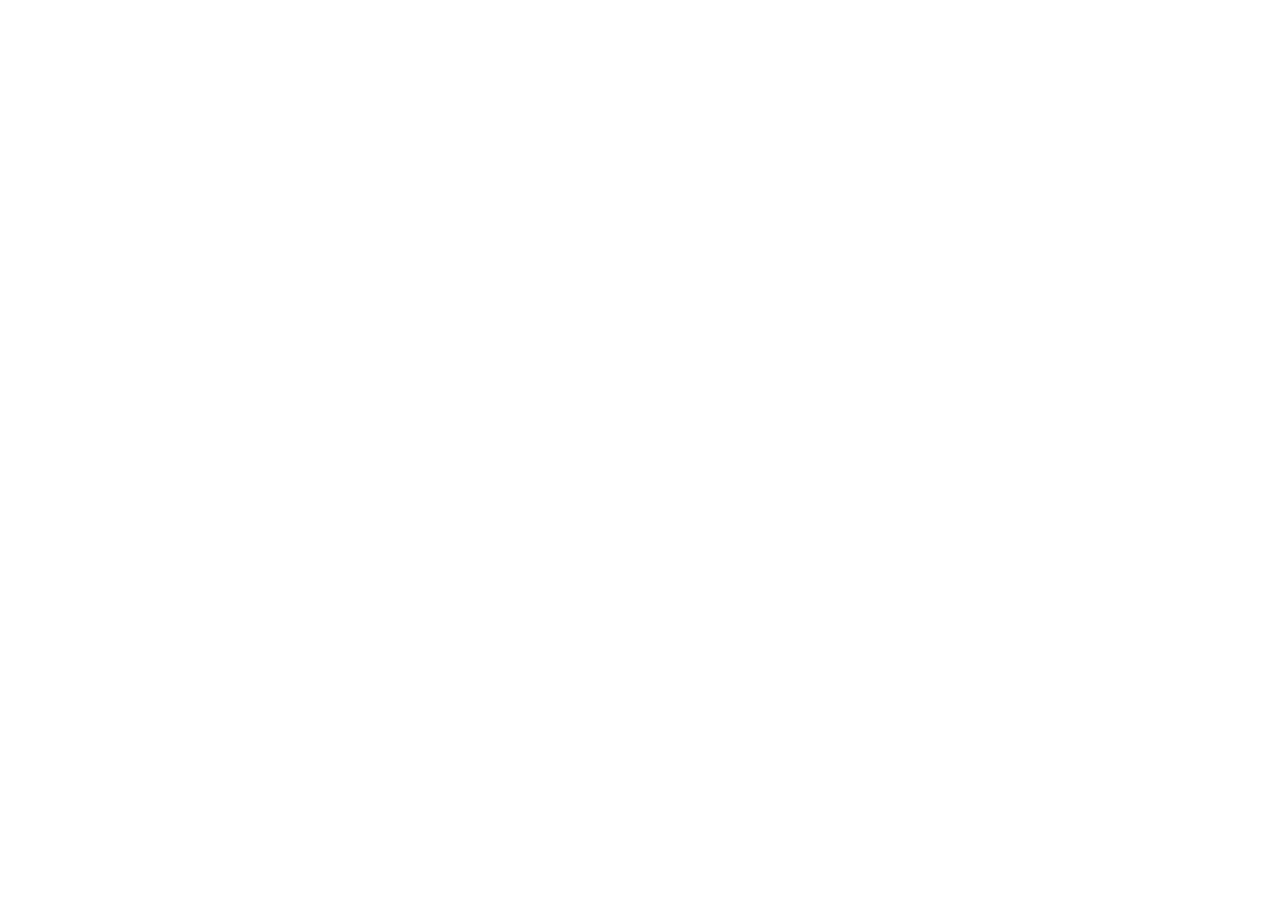
==== commit e4059e0a: "Adicionar nova versão do One Personal" ====
--- a/index.html
+++ b/index.html
@@ -1,43 +1,36 @@
-<!doctype html><html lang="pt-BR"><head><meta charset="utf-8"><meta name="viewport" content="width=device-width,initial-scale=1,viewport-fit=cover"><meta name="theme-color" content="#101a30"><meta name="apple-mobile-web-app-capable" content="yes"><meta name="apple-mobile-web-app-status-bar-style" content="default"><meta name="apple-mobile-web-app-title" content="One Personal"><meta name="description" content="Seu universo pessoal em equilíbrio. Agenda, finanças, hábitos e muito mais."><link rel="manifest" href="manifest.webmanifest"><link rel="icon" href="icon.svg" type="image/svg+xml"><title>Workspace One · Personal</title><style>
-:root{font-family:Inter,-apple-system,BlinkMacSystemFont,"Segoe UI",sans-serif;color-scheme:light;--bg:#f5f7fc;--surface:#fff;--surface2:#f0f3f9;--text:#17233a;--muted:#8190a5;--border:#e8edf5;--primary:#4d67e8;--primary2:#7b6df0;--green:#0eaa83;--red:#e76072;--shadow:0 12px 40px rgba(35,53,96,.055)}body.dark{color-scheme:dark;--bg:#0d1424;--surface:#172237;--surface2:#202d45;--text:#f4f6fc;--muted:#9caac0;--border:#2c3b55;--primary:#8494ff;--primary2:#ad95ff;--green:#4dd7b0;--red:#ff8795;--shadow:0 12px 40px rgba(0,0,0,.15)}*{box-sizing:border-box}body{margin:0;background:var(--bg);color:var(--text)}button,input,select,textarea{font:inherit}button{cursor:pointer}button:focus-visible,input:focus-visible,select:focus-visible,textarea:focus-visible{outline:3px solid var(--primary);outline-offset:2px}button{border:0}.app{max-width:1100px;margin:auto;min-height:100dvh;padding:28px 24px 116px}.top{display:flex;align-items:center;justify-content:space-between;gap:12px;margin-bottom:28px}.brand{display:flex;align-items:center;gap:12px}.brand-mark{height:42px;width:42px;border-radius:15px;background:linear-gradient(145deg,#4f6bef,#a18bff);display:grid;place-items:center;color:white;font-size:24px;box-shadow:0 7px 20px #596be940}.brand strong{font-size:17px;letter-spacing:-.7px}.brand small{display:block;letter-spacing:2px;font-size:9px;color:var(--muted);font-weight:800;margin-top:3px}.top-actions{display:flex;gap:8px}.icon-btn{height:40px;width:40px;border-radius:14px;background:var(--surface);color:var(--text);border:1px solid var(--border);font-size:19px}.heading{display:flex;align-items:end;justify-content:space-between;gap:12px;margin-bottom:20px}.eyebrow{font-size:11px;font-weight:800;color:var(--primary);letter-spacing:2px;text-transform:uppercase}.heading h1{font-size:clamp(29px,4vw,42px);letter-spacing:-1.7px;margin:7px 0 6px;line-height:1.12}.sub{font-size:14px;color:var(--muted);margin:0;line-height:1.5}.date-chip{font-size:12px;color:var(--muted);background:var(--surface);border:1px solid var(--border);padding:10px 12px;border-radius:12px;white-space:nowrap}.hero{background:linear-gradient(125deg,#182c58,#374a9c 70%,#6c68d2);color:#fff;border-radius:25px;padding:27px;position:relative;overflow:hidden;box-shadow:0 16px 40px #304ab027}.hero:before{content:"";position:absolute;right:-70px;top:-100px;width:290px;height:290px;border-radius:50%;border:55px solid #ffffff0c}.hero:after{content:"✦";position:absolute;right:36px;top:26px;font-size:65px;color:#ffffff20}.hero .tag{font-size:11px;font-weight:800;letter-spacing:1.5px;color:#d4dfff}.hero h2{font-size:28px;letter-spacing:-.9px;margin:12px 0 8px}.hero p{max-width:550px;color:#e0e7ff;font-size:14px;line-height:1.6;margin:0 0 21px}.hero-stats{display:grid;grid-template-columns:repeat(3,1fr);gap:9px;max-width:480px}.hero-stat{padding:13px;background:#ffffff19;border:1px solid #ffffff20;border-radius:15px}.hero-stat b{display:block;font-size:24px}.hero-stat span{font-size:11px;color:#d8e0fa}.dashboard{display:grid;grid-template-columns:1.5fr 1fr;gap:18px;margin-top:20px}.stack{display:grid;gap:18px}.card{background:var(--surface);border:1px solid var(--border);border-radius:22px;padding:21px;box-shadow:var(--shadow);min-width:0}.card-head{display:flex;justify-content:space-between;align-items:center;gap:10px;margin-bottom:16px}.card h3{font-size:16px;letter-spacing:-.4px;margin:0}.link{background:none;color:var(--primary);font-size:12px;font-weight:800}.row{display:flex;align-items:center;gap:12px}.row.between{justify-content:space-between}.list{display:grid;gap:10px}.item{display:flex;align-items:center;gap:12px;padding:11px;background:var(--surface2);border-radius:14px;min-width:0}.item-icon{height:39px;width:39px;display:grid;place-items:center;background:var(--surface);border-radius:12px;flex:none;font-size:18px}.item-body{flex:1;min-width:0}.item-title{font-size:13px;font-weight:750;white-space:nowrap;overflow:hidden;text-overflow:ellipsis}.item-meta{font-size:11px;color:var(--muted);margin-top:4px}.item.done .item-title{text-decoration:line-through;opacity:.55}.mini-action{background:var(--surface);border:1px solid var(--border);border-radius:9px;padding:7px 9px;color:var(--muted);font-size:12px}.empty{text-align:center;padding:27px 15px;color:var(--muted);font-size:13px;line-height:1.6}.empty .symbol{display:block;font-size:32px;margin-bottom:10px}.quick-grid{display:grid;grid-template-columns:repeat(2,1fr);gap:10px}.quick{display:flex;align-items:center;gap:10px;text-align:left;background:var(--surface2);padding:15px 12px;border-radius:14px;color:var(--text);font-size:13px;font-weight:750}.quick span:first-child{font-size:23px}.finance-n{font-size:27px;font-weight:850;letter-spacing:-1px}.progress{height:9px;border-radius:20px;background:var(--surface2);overflow:hidden}.progress>div{height:100%;border-radius:20px;background:linear-gradient(90deg,var(--primary),var(--primary2))}.muted{color:var(--muted);font-size:12px}.section{margin-top:24px}.section-head{display:flex;align-items:center;justify-content:space-between;margin-bottom:14px}.section-head h2{margin:0;font-size:18px;letter-spacing:-.5px}.modules{display:grid;grid-template-columns:repeat(4,1fr);gap:12px}.module{background:var(--surface);border:1px solid var(--border);border-radius:19px;padding:19px 14px;text-align:left;color:var(--text);box-shadow:var(--shadow);transition:transform .15s}.module:active,.quick:active{transform:scale(.98)}.module .emoji{font-size:25px;display:block;margin-bottom:14px}.module b{font-size:13px}.module small{display:block;color:var(--muted);font-size:11px;margin-top:6px}.bottom{position:fixed;bottom:0;left:0;right:0;z-index:10;background:color-mix(in srgb,var(--surface) 94%,transparent);backdrop-filter:blur(15px);border-top:1px solid var(--border);padding:10px max(15px,env(safe-area-inset-left)) calc(9px + env(safe-area-inset-bottom));display:flex;justify-content:space-around;gap:4px;max-width:1100px;margin:auto}.nav{display:grid;place-items:center;gap:3px;min-width:56px;background:none;color:var(--muted);font-size:10px;padding:3px}.nav .glyph{font-size:21px}.nav.active{color:var(--primary);font-weight:800}.nav.add .glyph{background:linear-gradient(130deg,#506bed,#8c76ed);color:white;width:45px;height:45px;border-radius:15px;display:grid;place-items:center;font-size:28px;box-shadow:0 6px 18px #5869e74a;margin-top:-18px}.primary{background:linear-gradient(125deg,#5269ed,#8172e9);color:white;border-radius:13px;padding:12px 17px;font-size:13px;font-weight:800}.secondary{background:var(--surface2);color:var(--text);border:1px solid var(--border);border-radius:13px;padding:12px 15px;font-size:13px;font-weight:700}.danger{color:var(--red)}.toolbar{display:flex;gap:8px;flex-wrap:wrap;margin:16px 0}.pill{background:var(--surface);color:var(--muted);border:1px solid var(--border);padding:9px 13px;border-radius:30px;font-size:12px}.pill.selected{background:var(--primary);border-color:var(--primary);color:white}.calendar{display:grid;grid-template-columns:repeat(7,1fr);gap:5px}.cal-day{min-height:58px;border-radius:11px;background:var(--surface2);color:var(--text);padding:7px 3px;font-size:12px}.cal-day.today{outline:2px solid var(--primary)}.cal-day.selected{background:var(--primary);color:white}.cal-day .dot{display:block;width:5px;height:5px;border-radius:50%;background:#eea44f;margin:7px auto 0}.cal-label{text-align:center;color:var(--muted);font-size:11px;padding:7px}.fields{display:grid;grid-template-columns:1fr 1fr;gap:13px}.field{display:grid;gap:7px}.field[hidden]{display:none!important}.field.full{grid-column:1/-1}.field label{font-size:12px;font-weight:750}.field input,.field select,.field textarea{width:100%;border:1px solid var(--border);background:var(--surface2);color:var(--text);border-radius:12px;padding:13px;font-size:16px;min-width:0}.field textarea{min-height:90px;resize:vertical}.overlay{position:fixed;inset:0;background:#050a19a8;z-index:30;display:grid;place-items:center;padding:15px}.modal{background:var(--surface);color:var(--text);width:min(530px,100%);max-height:90dvh;overflow:auto;border-radius:24px;padding:23px}.modal-head{display:flex;align-items:center;justify-content:space-between;margin-bottom:18px}.modal h2{margin:0;font-size:21px}.hidden{display:none!important}.toast{position:fixed;z-index:40;bottom:98px;left:50%;transform:translateX(-50%);padding:12px 18px;background:#1b2b4a;color:white;border-radius:14px;font-size:13px;box-shadow:0 8px 30px #0003;max-width:90%;text-align:center}.search{width:100%;padding:13px 15px;background:var(--surface);border:1px solid var(--border);color:var(--text);border-radius:14px}.settings-row{display:flex;justify-content:space-between;align-items:center;gap:10px;padding:14px 0;border-bottom:1px solid var(--border)}.settings-row:last-child{border:0}.insight{padding:15px;border-radius:15px;background:var(--surface2);font-size:13px;line-height:1.65}.metric-grid{display:grid;grid-template-columns:repeat(3,1fr);gap:12px}.metric{padding:16px;background:var(--surface2);border-radius:15px}.metric b{font-size:19px;display:block;margin-bottom:5px}.metric small{font-size:11px;color:var(--muted)}.check{width:19px;height:19px;accent-color:var(--primary)}.chart{display:flex;align-items:end;gap:8px;height:115px;padding:8px 0}.bar{flex:1;border-radius:7px 7px 3px 3px;background:linear-gradient(var(--primary2),var(--primary));min-height:3px}.bar-wrap{flex:1;display:flex;flex-direction:column;align-items:center;justify-content:end;height:100%;gap:5px}.bar-wrap .bar{width:100%}.bar-wrap small{font-size:9px;color:var(--muted)}@media(max-width:700px){.app{padding:20px 16px 112px}.top{margin-bottom:23px}.date-chip{display:none}.dashboard{grid-template-columns:1fr}.modules{grid-template-columns:repeat(2,1fr)}.hero{padding:22px}.hero h2{font-size:24px}.card{padding:18px}.metric-grid{gap:7px}.metric{padding:12px}.metric b{font-size:15px}.fields{gap:10px}}@media(min-width:701px){.bottom{border:1px solid var(--border);border-radius:20px 20px 0 0}.modules{grid-template-columns:repeat(4,1fr)}}
-
-/* Evita zoom automático ao focar formulários no Safari do iPhone. */
-@media (max-width: 767px){input,select,textarea,.field input,.field select,.field textarea,.search{font-size:16px!important}}
-.shop-checklist{display:grid;gap:6px;margin-top:9px}.shop-item{display:flex;align-items:center;gap:8px;width:100%;text-align:left;border:1px solid var(--border);background:var(--surface);color:var(--text);border-radius:9px;padding:8px 10px;font-size:13px}.shop-item.checked{text-decoration:line-through;opacity:.6}.shop-item span{font-size:18px;color:var(--green)}
-
-/* Workspace One Personal 2.4 — refinamento visual responsivo */
-:root{--bg:#f4f6fb;--surface:#fff;--surface2:#f6f8fc;--border:#e5eaf3;--muted:#6f7e96;--shadow:0 10px 32px rgba(31,49,92,.045)}
-body.dark{--bg:#0c1322;--surface:#172236;--surface2:#1d2b43;--border:#2d3a51;--muted:#a8b4c7;--shadow:0 14px 38px rgba(0,0,0,.13)}
-body{background:radial-gradient(ellipse 80% 450px at 50% -260px,rgba(92,116,237,.13),transparent),var(--bg);-webkit-font-smoothing:antialiased}
-.app{max-width:1060px}.top{margin-bottom:34px}.brand-mark{border-radius:17px;box-shadow:0 8px 20px rgba(83,103,234,.25)}.brand strong{font-size:18px}.top-actions .icon-btn{border-radius:13px}
-.heading{align-items:center;margin-bottom:22px}.heading h1{font-weight:850;letter-spacing:-1.5px}.sub{max-width:620px;color:var(--muted)}
-.hero{background:linear-gradient(120deg,#17294f 0%,#34498e 55%,#6866ca 100%);border-radius:28px;padding:31px;box-shadow:0 20px 50px rgba(42,64,146,.20)}
-.hero:before{right:-85px;top:-115px;border-width:45px}.hero h2{font-size:clamp(25px,3vw,33px);line-height:1.16}.hero p{font-size:14px}.hero-stats{max-width:520px;gap:11px}.hero-stat{background:rgba(255,255,255,.11);border:1px solid rgba(255,255,255,.17);border-radius:17px;padding:15px}.hero-stat b{font-size:26px;font-variant-numeric:tabular-nums}.hero-stat span{font-size:11px}
-.dashboard{gap:16px;margin-top:18px}.stack{gap:16px}.card{border-radius:23px;padding:23px;box-shadow:var(--shadow)}.card h3{font-size:16px;font-weight:800}.card-head{margin-bottom:18px}.link{font-size:12px;padding:8px 2px}
-.item{padding:13px 12px;border:1px solid transparent;border-radius:15px;transition:background .18s}.item:hover{border-color:var(--border)}.item-icon{width:43px;height:43px;border-radius:14px}.item-title{font-size:13px}.item-meta{font-size:11px;line-height:1.5}.mini-action{color:var(--text);font-weight:700;border-radius:11px;padding:9px 11px;min-height:36px}
-.quick-grid{gap:10px}.quick{border:1px solid var(--border);background:var(--surface);border-radius:16px;padding:16px 13px;min-height:70px;box-shadow:0 5px 16px rgba(40,54,96,.035);line-height:1.4}.quick:hover,.module:hover{border-color:color-mix(in srgb,var(--primary) 40%,var(--border));background:color-mix(in srgb,var(--surface) 95%,var(--primary))}
-.section{margin-top:30px}.section-head h2{font-size:20px}.modules{gap:13px}.module{position:relative;border-radius:20px;padding:20px 17px;min-height:124px;transition:transform .16s,box-shadow .16s,border-color .16s}.module .emoji{font-size:28px;margin-bottom:16px}.module b{font-size:14px;letter-spacing:-.2px}.module small{font-size:11px;line-height:1.45}.module:active{transform:scale(.97)}
-.primary{border-radius:14px;padding:14px 19px;min-height:45px;box-shadow:0 7px 17px rgba(84,103,233,.17)}.secondary{border-radius:14px;min-height:45px}.pill{min-height:37px;font-weight:650}.pill.selected{box-shadow:0 4px 12px rgba(80,103,229,.16)}
-.bottom{box-shadow:0 -8px 28px rgba(25,43,86,.045);padding-top:12px}.nav{min-height:48px;font-size:10px}.nav .glyph{font-size:22px}.nav.add .glyph{width:49px;height:49px;border-radius:17px;box-shadow:0 7px 19px rgba(78,98,224,.35)}
-.overlay{padding:12px;backdrop-filter:blur(6px)}.modal{border-radius:25px;padding:26px;box-shadow:0 24px 80px rgba(4,11,34,.3)}.modal h2{font-size:22px;letter-spacing:-.5px}.modal-head{padding-bottom:13px;border-bottom:1px solid var(--border)}.field{gap:8px}.field label{font-size:12px;color:var(--text);font-weight:800}.field input,.field select,.field textarea{border-radius:14px;background:var(--surface2);padding:14px 13px;min-height:49px;transition:border-color .15s,box-shadow .15s}.field input:focus,.field select:focus,.field textarea:focus{outline:0;border-color:var(--primary);box-shadow:0 0 0 3px color-mix(in srgb,var(--primary) 13%,transparent)}.field textarea{min-height:105px}.field input::placeholder,.field textarea::placeholder{color:var(--muted);opacity:.85}
-.shop-item{border-radius:12px;min-height:43px;padding:11px 13px}.shop-item:active{background:var(--surface2)}.empty{background:var(--surface2);border:1px dashed var(--border);border-radius:16px}.insight{border-radius:17px}.metric{border:1px solid var(--border);border-radius:17px}.search{min-height:49px;border-radius:15px;font-size:16px}
-@media(max-width:700px){.app{padding:21px 15px calc(116px + env(safe-area-inset-bottom))}.top{margin-bottom:28px}.brand strong{font-size:16px}.brand-mark{width:43px;height:43px}.top-actions{gap:6px}.top-actions .icon-btn{height:38px;width:38px}.heading h1{font-size:30px}.heading{margin-bottom:18px}.hero{padding:23px 20px;border-radius:24px}.hero h2{font-size:25px}.hero p{margin-bottom:18px}.hero-stat{padding:12px 9px;border-radius:14px}.hero-stat b{font-size:23px}.hero-stat span{font-size:10px}.dashboard{gap:14px;margin-top:14px}.stack{gap:14px}.card{padding:18px;border-radius:20px}.modules{grid-template-columns:repeat(2,minmax(0,1fr));gap:10px}.module{min-height:115px;padding:16px 14px;border-radius:18px}.module .emoji{margin-bottom:12px}.module b{font-size:13px}.quick{padding:14px 10px;min-height:68px;font-size:12px}.section{margin-top:25px}.section-head h2{font-size:18px}.modal{width:100%;max-height:calc(100dvh - 20px);padding:21px 17px 22px;border-radius:23px}.fields{gap:12px}.field input,.field select,.field textarea{font-size:16px!important}.bottom{padding-bottom:calc(10px + env(safe-area-inset-bottom))}}
-@media(max-width:370px){.brand small{letter-spacing:1.3px}.top-actions .icon-btn{width:35px;height:35px}.hero-stat b{font-size:20px}.hero-stat span{font-size:9px}.fields{grid-template-columns:1fr}.field{grid-column:1/-1}}
-@media(prefers-reduced-motion:reduce){*,*:before,*:after{transition:none!important;animation:none!important}}
-
-/* v2.6 — experiência de iPhone e listas dedicadas */
-.hero-stats .hero-stat{appearance:none;-webkit-appearance:none;border:1px solid rgba(255,255,255,.23);background:rgba(255,255,255,.11);color:white;text-align:left;cursor:pointer;font:inherit;display:flex;flex-direction:column;align-items:flex-start;justify-content:center;gap:7px;min-width:0;transition:transform .15s,background .15s}
-.hero-stats .hero-stat:active{transform:scale(.96);background:rgba(255,255,255,.24)}
-.hero-stats .hero-stat:focus-visible{outline:3px solid #fff;outline-offset:3px}
-.hero-stats .hero-stat span{color:rgba(255,255,255,.89)}
-.market-card{padding:20px!important}.market-top{display:flex;justify-content:space-between;gap:10px;align-items:center;font-size:13px;color:var(--muted)}.market-top strong{color:var(--text)}
-.market-items{display:flex;flex-direction:column;gap:8px}.market-line{width:100%;min-height:60px;display:flex;align-items:center;gap:14px;border:1px solid var(--border);border-radius:15px;background:var(--surface2);padding:12px 14px;color:var(--text);font:inherit;font-size:16px;text-align:left;cursor:pointer}
-.market-line.checked{opacity:.62}.market-line.checked>span:last-child{text-decoration:line-through}.market-check{width:29px;height:29px;border:2px solid var(--primary);border-radius:9px;display:grid;place-items:center;color:white;flex-shrink:0;font-weight:800}.market-line.checked .market-check{background:var(--primary)}
-.market-add{display:flex;gap:8px;margin-top:17px}.market-add input{min-width:0;flex:1;border:1px solid var(--border);border-radius:13px;background:var(--surface2);padding:12px;font-size:16px;color:var(--text)}.market-add button{padding:11px 14px}.market-finish{width:100%;margin-top:24px;min-height:55px;font-size:16px}.market-help{font-size:12px;line-height:1.6;text-align:center;margin:12px 0 0}
-.market-entry{display:flex;align-items:center;gap:12px;width:100%;padding:14px 8px;border:0;border-bottom:1px solid var(--border);background:transparent;color:var(--text);font:inherit;text-align:left;cursor:pointer}.market-entry-icon{width:46px;height:46px;display:grid;place-items:center;background:var(--surface2);border-radius:14px;font-size:24px}.market-entry-text{display:flex;flex:1;flex-direction:column;gap:4px;min-width:0}.market-entry-text strong{font-size:15px}.market-entry-text small{color:var(--muted);font-size:12px}
-@media(max-width:700px){.app{padding-left:16px;padding-right:16px}.hero{padding:22px 17px}.hero-stats{gap:8px}.hero-stats .hero-stat{padding:13px 9px;min-height:103px}.hero-stats .hero-stat span{font-size:11px;line-height:1.4}.market-card{padding:16px!important}.market-add{flex-wrap:wrap}.market-add button{min-height:48px}}
-
-/* v2.7 — controles de toque e mercado com quantidade */
-.hero{isolation:isolate}.hero:before,.hero:after{pointer-events:none!important}.hero-stats{position:relative;z-index:3}.hero-stats button.hero-stat{position:relative;z-index:4;touch-action:manipulation;pointer-events:auto!important;min-height:112px}.hero-stats button.hero-stat span{pointer-events:none}.hero-stats button.hero-stat:active{filter:brightness(1.3)}
-.market-product{display:flex;align-items:center;gap:8px;background:var(--surface2);border-radius:15px;padding:11px 9px;min-height:70px}.market-product.checked{opacity:.65}.market-product.checked strong{text-decoration:line-through}.market-check-btn{border:0;background:none;padding:7px;flex:none}.market-product-main{min-width:0;flex:1;display:flex;flex-direction:column;gap:4px}.market-product-main strong{font-size:14px;overflow-wrap:anywhere}.market-product-main small{font-size:12px;color:var(--muted)}.qty-button{height:34px;width:34px;flex:none;border:1px solid var(--border);background:var(--surface);border-radius:11px;font-size:20px;color:var(--text)}.qty-number{font-size:13px;min-width:17px;text-align:center;font-weight:800}.market-edit{background:transparent;border:0;color:var(--primary);font-size:18px;padding:7px}.market-add-advanced{display:flex;flex-direction:column;gap:10px}.market-label{font-size:13px;font-weight:800}.market-add-details{display:grid;grid-template-columns:1fr 1fr 1.25fr;gap:8px}.market-add-details label{font-size:11px;color:var(--muted);display:flex;flex-direction:column;gap:6px}.market-add-details input,.market-add-details select{width:100%;min-width:0;min-height:47px;padding:9px 7px;border:1px solid var(--border);border-radius:11px;background:var(--surface2);color:var(--text);font-size:16px}.market-add-advanced>button{width:100%;min-height:49px}.market-total{margin-top:15px;padding:14px 0;border-top:1px solid var(--border);display:flex;justify-content:space-between;gap:10px;font-size:13px}.market-total strong{font-size:16px}@media(max-width:390px){.market-product{gap:4px}.qty-button{width:30px}.market-edit{padding:4px}}
-</style></head><body><div id="app" class="app"></div><nav id="nav" class="bottom" aria-label="Navegação principal"></nav><div id="modal-root"></div><div id="toast" class="toast hidden" role="status"></div><script src="app.js?v=27" defer></script></body></html>
+<!DOCTYPE html>
+<html lang="pt-BR">
+  <head>
+    <meta charset="UTF-8" />
+    <meta name="viewport" content="width=device-width, initial-scale=1.0, viewport-fit=cover" />
+    <title>Workspace One Personal</title>
+    <meta name="description" content="Seu espaço pessoal para organizar agenda, tarefas, compras, finanças e uma vida com mais equilíbrio." />
+    <meta name="robots" content="noindex, nofollow" />
+    <meta property="og:title" content="Workspace One Personal" />
+    <meta property="og:description" content="Agenda, tarefas, compras e sua vida pessoal em um só lugar." />
+    <meta property="og:type" content="website" />
+    <meta name="twitter:card" content="summary_large_image" />
+    <meta name="twitter:title" content="Workspace One Personal" />
+    <meta name="twitter:description" content="Seu organizador pessoal, com dados locais e backup." />
+    <meta name="theme-color" content="#f7f9f7" />
+    <meta name="apple-mobile-web-app-capable" content="yes" />
+    <meta name="apple-mobile-web-app-status-bar-style" content="default" />
+    <meta name="apple-mobile-web-app-title" content="Workspace One Personal" />
+    <link rel="manifest" href="/workspace-one-personal/manifest.webmanifest" />
+    <link rel="apple-touch-icon" sizes="180x180" href="/workspace-one-personal/icons/personal-star-apple-180.png" />
+    <link rel="apple-touch-icon" sizes="167x167" href="/workspace-one-personal/icons/personal-star-apple-167.png" />
+    <link rel="apple-touch-icon" sizes="152x152" href="/workspace-one-personal/icons/personal-star-apple-152.png" />
+    <link rel="icon" type="image/svg+xml" sizes="any" href="/workspace-one-personal/icon.svg" />
+    <link rel="icon" type="image/png" sizes="32x32" href="/workspace-one-personal/icons/personal-star-32.png" />
+    <link rel="icon" type="image/png" sizes="16x16" href="/workspace-one-personal/icons/personal-star-16.png" />
+    <link rel="shortcut icon" href="/workspace-one-personal/favicon.ico" />
+    <link rel="preconnect" href="https://fonts.googleapis.com">
+    <link rel="preconnect" href="https://fonts.gstatic.com" crossorigin>
+    <link href="https://fonts.googleapis.com/css2?family=Inter:wght@400;500;600;700&display=swap" rel="stylesheet">
+    <script type="module" crossorigin src="/workspace-one-personal/assets/index-DhG61RRy.js"></script>
+    <link rel="stylesheet" crossorigin href="/workspace-one-personal/assets/index-BawOK0kq.css">
+  </head>
+  <body>
+    <div id="root"></div>
+  </body>
+</html>
